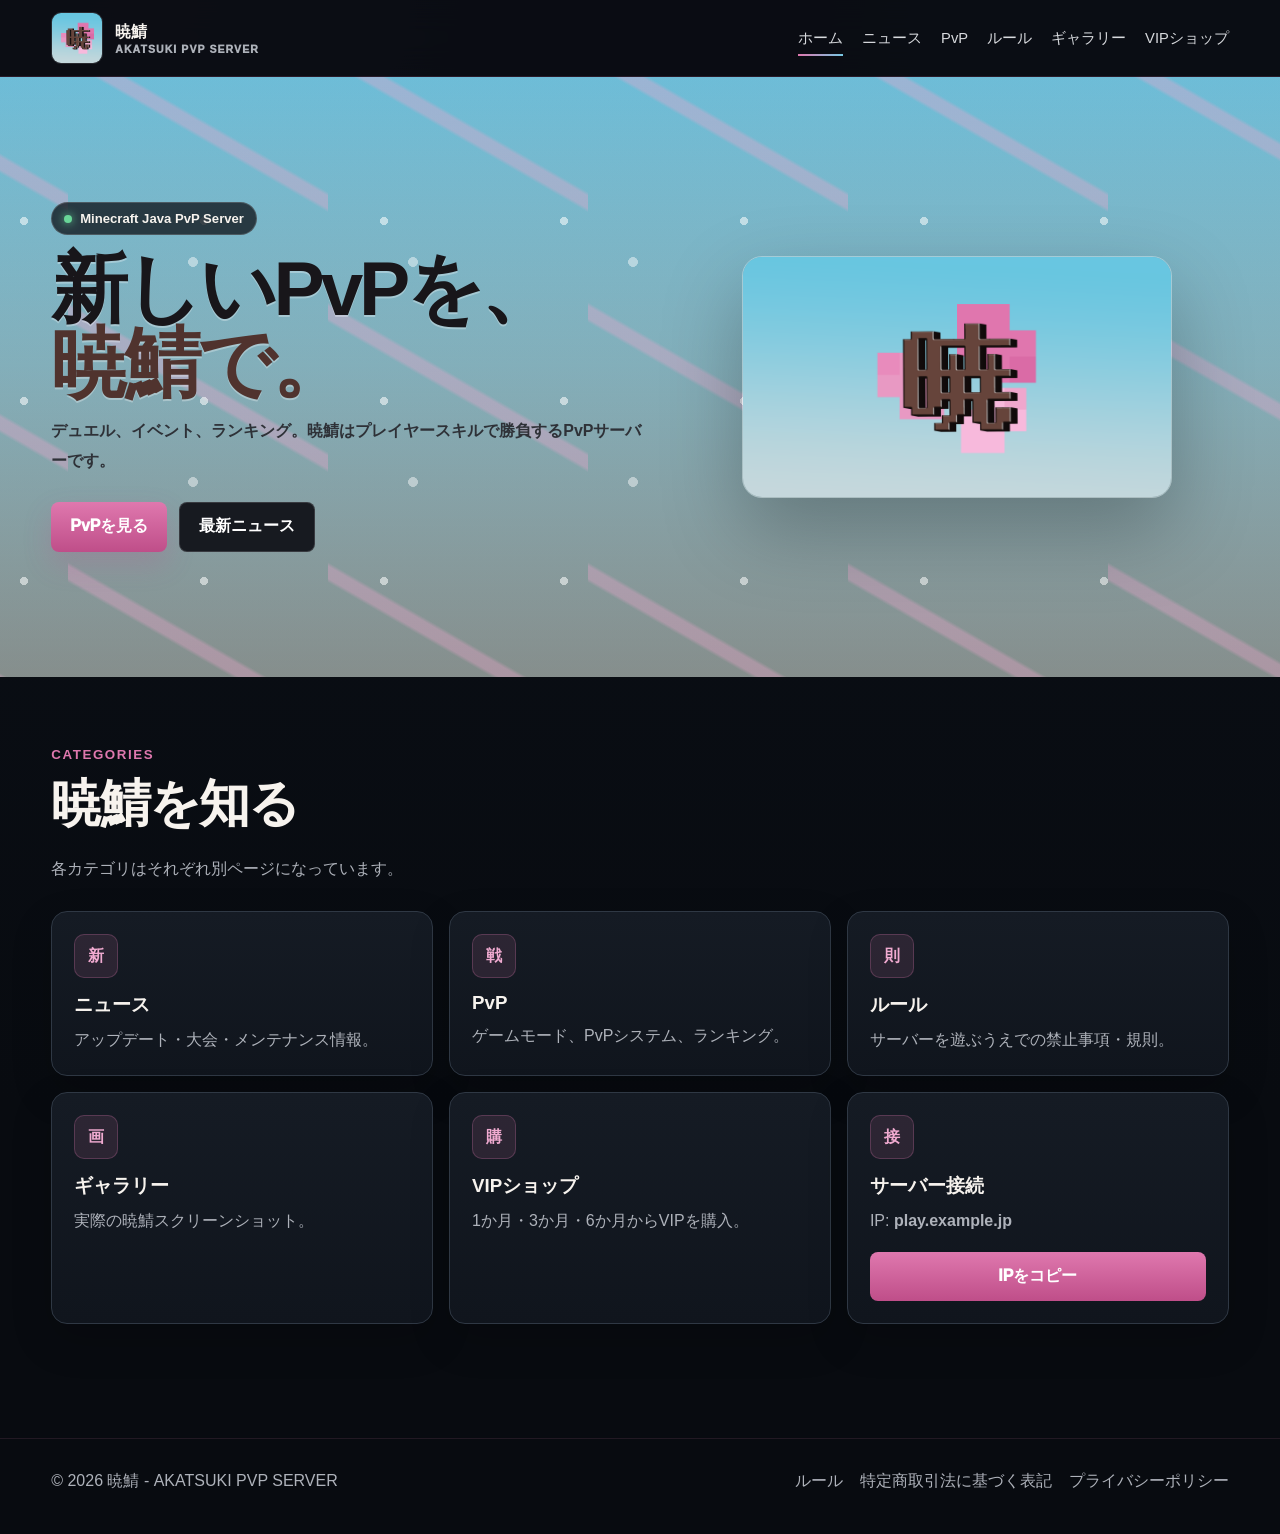
==== index.html @ afec5f55 "Add files via upload" ====
<!doctype html><html lang="ja"><head><meta charset="UTF-8"><meta name="viewport" content="width=device-width,initial-scale=1"><meta name="theme-color" content="#090d14"><title>暁鯖 | 公式サイト</title><link rel="stylesheet" href="style.css"></head><body><header class="site-header"><div class="container nav"><a class="brand" href="index.html"><img src="assets/akatsuki-icon.png" alt="暁鯖"><span>暁鯖<small>AKATSUKI PVP SERVER</small></span></a><nav class="navlinks"><a class="active" href="index.html">ホーム</a><a class="" href="news.html">ニュース</a><a class="" href="pvp.html">PvP</a><a class="" href="rules.html">ルール</a><a class="" href="gallery.html">ギャラリー</a><a class="" href="shop.html">VIPショップ</a></nav></div></header>
<main>
<section class="hero">
  <div class="container hero-inner">
    <div class="reveal">
      <span class="eyebrow"><span class="dot"></span> Minecraft Java PvP Server</span>
      <h1>新しいPvPを、<br><span>暁鯖で。</span></h1>
      <p>デュエル、イベント、ランキング。暁鯖はプレイヤースキルで勝負するPvPサーバーです。</p>
      <div class="actions"><a class="btn primary" href="pvp.html">PvPを見る</a><a class="btn secondary" href="news.html">最新ニュース</a></div>
    </div>
    <div class="logo-showcase reveal"><img src="assets/akatsuki-icon.png" alt="暁鯖ロゴ"></div>
  </div>
</section>

<section class="section"><div class="container">
  <div class="section-head reveal"><small>CATEGORIES</small><h2>暁鯖を知る</h2><p>各カテゴリはそれぞれ別ページになっています。</p></div>
  <div class="grid3">
    <a class="card reveal" href="news.html"><div class="card-icon">新</div><h3>ニュース</h3><p>アップデート・大会・メンテナンス情報。</p></a>
    <a class="card reveal" href="pvp.html"><div class="card-icon">戦</div><h3>PvP</h3><p>ゲームモード、PvPシステム、ランキング。</p></a>
    <a class="card reveal" href="rules.html"><div class="card-icon">則</div><h3>ルール</h3><p>サーバーを遊ぶうえでの禁止事項・規則。</p></a>
    <a class="card reveal" href="gallery.html"><div class="card-icon">画</div><h3>ギャラリー</h3><p>実際の暁鯖スクリーンショット。</p></a>
    <a class="card reveal" href="shop.html"><div class="card-icon">購</div><h3>VIPショップ</h3><p>1か月・3か月・6か月からVIPを購入。</p></a>
    <div class="card reveal"><div class="card-icon">接</div><h3>サーバー接続</h3><p>IP: <strong id="serverIp">play.example.jp</strong></p><br><button id="copyBtn" class="select-rank" onclick="copyIP()">IPをコピー</button></div>
  </div>
</div></section>
</main>
<footer><div class="container footer"><div>© 2026 暁鯖 - AKATSUKI PVP SERVER</div><div class="footer-links"><a href="rules.html">ルール</a><a href="legal.html">特定商取引法に基づく表記</a><a href="privacy.html">プライバシーポリシー</a></div></div></footer><script src="script.js"></script></body></html>
---- style.css ----
:root{
  --bg:#090d14;
  --bg2:#0f151e;
  --panel:#131922;
  --panel2:#191f2a;
  --line:#303947;
  --text:#f7f3ee;
  --muted:#aeb2ba;
  --pink:#df78ae;
  --pink2:#bf4e89;
  --sky:#76c8e4;
  --gold:#e7c16d;
  --green:#69d698;
  --shadow:0 24px 70px rgba(0,0,0,.35);
}
*{box-sizing:border-box}
html{scroll-behavior:smooth}
body{
  margin:0;color:var(--text);
  font-family:"Yu Gothic UI","Noto Sans JP","Segoe UI",sans-serif;
  background:
    radial-gradient(circle at 12% 0%,rgba(223,120,174,.10),transparent 24%),
    radial-gradient(circle at 88% 4%,rgba(118,200,228,.07),transparent 22%),
    linear-gradient(180deg,#0b1018,#080b10 72%);
  min-height:100vh;
  overflow-x:hidden
}
a{color:inherit;text-decoration:none}
button,input{font:inherit}
.container{width:min(1180px,92%);margin:auto}

.site-header{
  position:sticky;top:0;z-index:100;
  background:rgba(10,13,19,.90);
  backdrop-filter:blur(16px);
  border-bottom:1px solid rgba(223,120,174,.14)
}
.nav{min-height:76px;display:flex;align-items:center;justify-content:space-between;gap:20px}
.brand{display:flex;align-items:center;gap:12px;font-weight:950}
.brand img{width:52px;height:52px;object-fit:cover;border-radius:10px;border:1px solid rgba(255,255,255,.12)}
.brand small{display:block;color:var(--muted);font-size:.66rem;letter-spacing:.1em}
.navlinks{display:flex;align-items:center;gap:19px;color:#d7d9dd;font-size:.92rem}
.navlinks a{position:relative;padding:26px 0}
.navlinks a:after{
  content:"";position:absolute;left:0;right:100%;bottom:18px;height:2px;
  background:linear-gradient(90deg,var(--pink),var(--sky));
  transition:.2s right
}
.navlinks a:hover:after,.navlinks a.active:after{right:0}
.nav-shop{padding:10px 14px!important;border-radius:7px;background:linear-gradient(180deg,var(--pink),var(--pink2));font-weight:900}
.nav-shop:after{display:none!important}

.hero{
  min-height:600px;position:relative;overflow:hidden;
  background:
    linear-gradient(180deg,rgba(8,12,18,.05),rgba(8,12,18,.40)),
    linear-gradient(180deg,#73c6e2 0%,#a5dce9 48%,#d9e5de 100%)
}
.hero:before{
  content:"";position:absolute;inset:-15%;
  background:
    radial-gradient(circle at 20% 30%,rgba(255,255,255,.55) 0 2%,transparent 2.2%),
    radial-gradient(circle at 75% 25%,rgba(255,255,255,.45) 0 2%,transparent 2.2%),
    linear-gradient(30deg,transparent 0 45%,rgba(240,165,205,.35) 46% 49%,transparent 50%);
  background-size:180px 180px,220px 220px,260px 260px;
  animation:bgDrift 22s linear infinite
}
@keyframes bgDrift{from{transform:translate3d(0,0,0)}to{transform:translate3d(80px,40px,0)}}
.hero-inner{min-height:600px;display:grid;grid-template-columns:1.05fr .95fr;gap:34px;align-items:center;position:relative;z-index:2}
.eyebrow{display:inline-flex;gap:8px;align-items:center;padding:8px 12px;border-radius:999px;background:rgba(17,22,29,.78);border:1px solid rgba(255,255,255,.17);font-size:.82rem;font-weight:850}
.dot{width:8px;height:8px;border-radius:50%;background:var(--green);box-shadow:0 0 10px var(--green)}
.hero h1,.page-hero h1{margin:16px 0 0;font-size:clamp(3rem,6vw,6.2rem);line-height:.97;letter-spacing:-.055em}
.hero h1{color:#18161a;text-shadow:0 2px rgba(255,255,255,.30)}
.hero h1 span{color:#50332e}
.hero p,.page-hero p{max-width:700px;line-height:1.85}
.hero p{color:#2e3137;font-weight:700}
.actions{display:flex;gap:12px;flex-wrap:wrap;margin-top:26px}
.btn{min-height:50px;padding:0 19px;border-radius:8px;display:inline-flex;align-items:center;justify-content:center;font-weight:950;transition:.18s transform,.18s box-shadow}
.btn:hover{transform:translateY(-3px)}
.primary{background:linear-gradient(180deg,var(--pink),var(--pink2));color:white;box-shadow:0 12px 28px rgba(191,78,137,.22)}
.secondary{background:#171a20;color:white;border:1px solid rgba(255,255,255,.14)}
.logo-showcase{display:flex;align-items:center;justify-content:center}
.logo-showcase img{
  width:min(430px,82%);aspect-ratio:16/9;object-fit:cover;border-radius:20px;
  border:1px solid rgba(255,255,255,.30);box-shadow:0 32px 80px rgba(0,0,0,.26);
  animation:logoFloat 4.5s ease-in-out infinite
}
@keyframes logoFloat{0%,100%{transform:translateY(0) rotate(-1deg)}50%{transform:translateY(-12px) rotate(1deg)}}

.page-hero{
  padding:92px 0 70px;
  background:linear-gradient(135deg,rgba(223,120,174,.08),rgba(118,200,228,.04));
  border-bottom:1px solid rgba(255,255,255,.05)
}
.page-hero small,.section-head small{color:var(--pink);font-weight:900;letter-spacing:.12em}
.page-hero p,.section-head p{color:var(--muted)}

.section{padding:68px 0}
.section-head{margin-bottom:28px}
.section-head h2{font-size:clamp(2rem,4vw,3.4rem);margin:7px 0 8px;letter-spacing:-.04em}
.section-head p{max-width:760px;line-height:1.75}

.grid3{display:grid;grid-template-columns:repeat(3,1fr);gap:16px}
.card{
  background:linear-gradient(180deg,#151b24,#10151d);
  border:1px solid #2f3844;border-radius:16px;padding:22px;
  box-shadow:0 16px 40px rgba(0,0,0,.18);
  transition:.2s transform,.2s border-color,.2s box-shadow
}
.card:hover{transform:translateY(-5px);border-color:#70465d;box-shadow:0 24px 48px rgba(0,0,0,.24)}
.card h3{margin:0 0 8px}
.card p{margin:0;color:var(--muted);line-height:1.7}
.card-icon{width:44px;height:44px;border-radius:10px;display:grid;place-items:center;background:rgba(223,120,174,.12);border:1px solid rgba(223,120,174,.25);color:#f0aad0;font-weight:1000;margin-bottom:14px}

.news-list{display:grid;gap:14px}
.news-item{display:grid;grid-template-columns:120px 1fr;gap:18px;background:#11161d;border:1px solid #2e3742;border-radius:14px;padding:20px}
.news-item time{color:var(--gold);font-weight:900}
.news-item h3{margin:0 0 6px}
.news-item p{margin:0;color:var(--muted);line-height:1.65}

.rules{display:grid;gap:14px}
.rule{background:#11161d;border:1px solid #2e3742;border-radius:14px;padding:20px;display:flex;gap:16px}
.rule-no{min-width:38px;height:38px;border-radius:10px;display:grid;place-items:center;background:linear-gradient(145deg,var(--pink),var(--pink2));font-weight:1000}
.rule h3{margin:0 0 6px}.rule p{margin:0;color:var(--muted);line-height:1.65}

.gallery-grid{display:grid;grid-template-columns:2fr 1fr 1fr;grid-template-rows:240px 240px;gap:12px}
.photo-slot{position:relative;overflow:hidden;border-radius:15px;border:1px solid #343c47;background:#11161c;min-height:220px}
.photo-slot.large{grid-row:1/3}
.photo-slot img{width:100%;height:100%;object-fit:cover;display:block;transition:.4s transform}
.photo-slot:hover img{transform:scale(1.04)}
.photo-fallback{position:absolute;inset:0;display:flex;align-items:center;justify-content:center;flex-direction:column;text-align:center;padding:20px;color:#8f969f;background:linear-gradient(135deg,rgba(223,120,174,.06),transparent),#11161c}
.photo-fallback b{color:#d9dde2;margin-bottom:6px}

.rank-grid{display:grid;grid-template-columns:repeat(3,1fr);gap:16px}
.rank-card{background:#12171e;border:1px solid #303844;border-radius:16px;padding:22px;transition:.2s transform,.2s border-color}
.rank-card:hover{transform:translateY(-5px);border-color:#70465d}
.rank-card.recommended{border-color:#a95481}
.rank-card h3{font-size:1.8rem;margin:12px 0 4px;color:var(--pink)}
.rank-price{font-size:1.85rem;font-weight:1000;margin:12px 0}
.rank-price small{display:block;font-size:.8rem;color:var(--muted);margin-top:4px}
.rank-card ul{padding-left:18px;color:var(--muted);line-height:1.8}
.tag{display:inline-block;padding:6px 9px;border-radius:999px;font-size:.73rem;font-weight:900;color:#efc1da;border:1px solid rgba(223,120,174,.28);background:rgba(223,120,174,.06)}
.tag.best{background:#efb0d1;color:#24131e;border-color:#efb0d1}
.select-rank,.buy{width:100%;padding:14px;border:0;border-radius:8px;background:linear-gradient(180deg,var(--pink),var(--pink2));color:white;font-weight:950;cursor:pointer}
.purchase{display:none;grid-template-columns:1fr .9fr;gap:20px;margin-top:22px}
.purchase.active{display:grid}
.selected{font-size:2rem;font-weight:1000;color:var(--pink)}
.price-big{font-size:2.4rem;font-weight:1000;margin:9px 0 18px}
label{display:block;font-weight:850;margin-bottom:8px}
input{width:100%;padding:15px 14px;border-radius:8px;border:1px solid #3c4551;background:#090d12;color:white;outline:none}
input:focus{border-color:var(--pink)}
.hint{color:var(--muted);font-size:.84rem;line-height:1.55;margin-top:7px}
.error{display:none;margin-top:10px;padding:10px 12px;border-radius:8px;color:#ffd9df;background:rgba(255,110,130,.08);border:1px solid rgba(255,110,130,.3)}

.join-box{display:grid;grid-template-columns:1fr auto;gap:10px;background:#0e131a;border:1px solid #303947;border-radius:14px;padding:20px}
.join-box span{grid-column:1/3;color:var(--muted);font-size:.75rem;font-weight:900}
.join-box strong{font-size:1.35rem}
.join-box button{border:0;border-radius:7px;background:var(--pink);color:white;padding:10px 13px;font-weight:900;cursor:pointer}

.reveal{opacity:0;transform:translateY(24px);transition:.65s opacity ease,.65s transform ease}
.reveal.visible{opacity:1;transform:none}

footer{border-top:1px solid rgba(223,120,174,.12);padding:32px 0 42px;color:var(--muted);margin-top:46px}
.footer{display:flex;justify-content:space-between;gap:20px;flex-wrap:wrap}
.footer-links{display:flex;gap:17px;flex-wrap:wrap}

@media(max-width:900px){
  .hero-inner,.purchase{grid-template-columns:1fr}
  .grid3,.rank-grid{grid-template-columns:1fr}
  .gallery-grid{grid-template-columns:1fr;grid-template-rows:auto}
  .photo-slot,.photo-slot.large{grid-row:auto;min-height:250px}
  .navlinks{display:none}
  .hero,.hero-inner{min-height:auto}
  .hero-inner{padding:55px 0}
  .news-item{grid-template-columns:1fr}
}
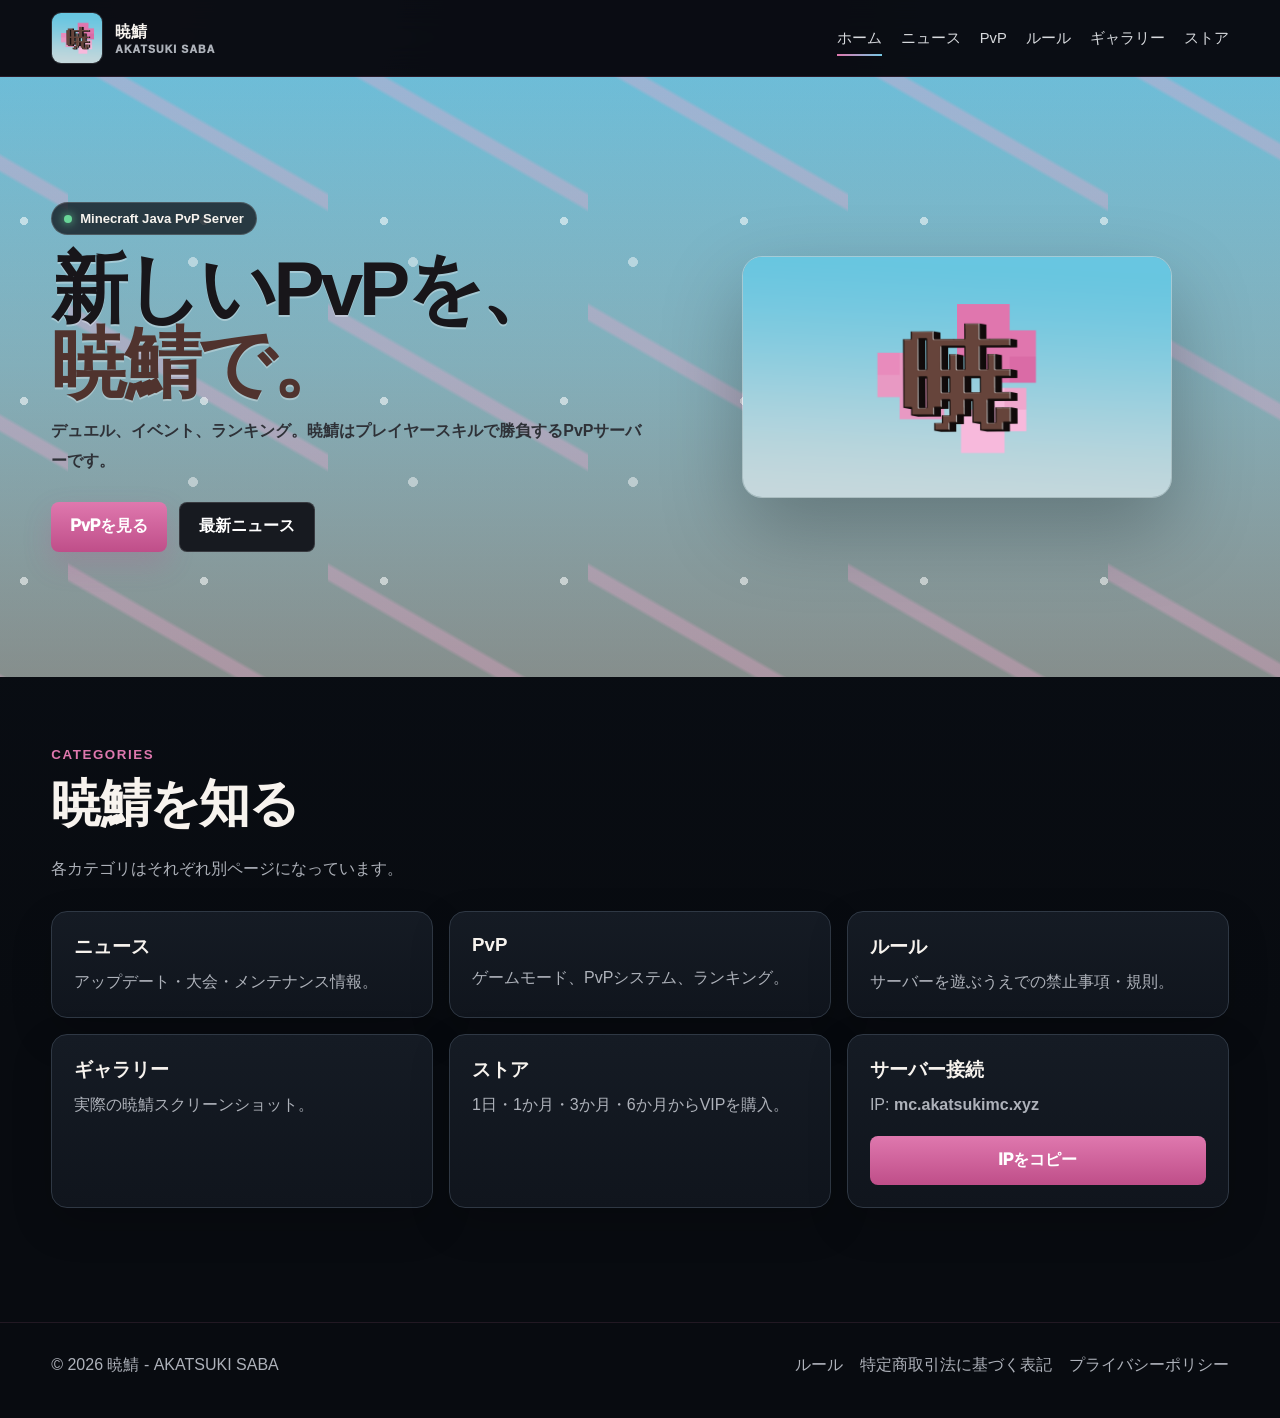
==== commit ade71b97: "Update index.html" ====
--- a/index.html
+++ b/index.html
@@ -1,4 +1,4 @@
-<!doctype html><html lang="ja"><head><meta charset="UTF-8"><meta name="viewport" content="width=device-width,initial-scale=1"><meta name="theme-color" content="#090d14"><title>暁鯖 | 公式サイト</title><link rel="stylesheet" href="style.css"></head><body><header class="site-header"><div class="container nav"><a class="brand" href="index.html"><img src="assets/akatsuki-icon.png" alt="暁鯖"><span>暁鯖<small>AKATSUKI PVP SERVER</small></span></a><nav class="navlinks"><a class="active" href="index.html">ホーム</a><a class="" href="news.html">ニュース</a><a class="" href="pvp.html">PvP</a><a class="" href="rules.html">ルール</a><a class="" href="gallery.html">ギャラリー</a><a class="" href="shop.html">VIPショップ</a></nav></div></header>
+<!doctype html><html lang="ja"><head><meta charset="UTF-8"><meta name="viewport" content="width=device-width,initial-scale=1"><meta name="theme-color" content="#090d14"><title>暁鯖 | 公式サイト</title><link rel="stylesheet" href="style.css"></head><body><header class="site-header"><div class="container nav"><a class="brand" href="index.html"><img src="assets/akatsuki-icon.png" alt="暁鯖"><span>暁鯖<small>AKATSUKI SABA</small></span></a><nav class="navlinks"><a class="active" href="index.html">ホーム</a><a class="" href="news.html">ニュース</a><a class="" href="pvp.html">PvP</a><a class="" href="rules.html">ルール</a><a class="" href="gallery.html">ギャラリー</a><a class="" href="shop.html">ストア</a></nav></div></header>
 <main>
 <section class="hero">
   <div class="container hero-inner">
@@ -15,13 +15,13 @@
 <section class="section"><div class="container">
   <div class="section-head reveal"><small>CATEGORIES</small><h2>暁鯖を知る</h2><p>各カテゴリはそれぞれ別ページになっています。</p></div>
   <div class="grid3">
-    <a class="card reveal" href="news.html"><div class="card-icon">新</div><h3>ニュース</h3><p>アップデート・大会・メンテナンス情報。</p></a>
-    <a class="card reveal" href="pvp.html"><div class="card-icon">戦</div><h3>PvP</h3><p>ゲームモード、PvPシステム、ランキング。</p></a>
-    <a class="card reveal" href="rules.html"><div class="card-icon">則</div><h3>ルール</h3><p>サーバーを遊ぶうえでの禁止事項・規則。</p></a>
-    <a class="card reveal" href="gallery.html"><div class="card-icon">画</div><h3>ギャラリー</h3><p>実際の暁鯖スクリーンショット。</p></a>
-    <a class="card reveal" href="shop.html"><div class="card-icon">購</div><h3>VIPショップ</h3><p>1か月・3か月・6か月からVIPを購入。</p></a>
-    <div class="card reveal"><div class="card-icon">接</div><h3>サーバー接続</h3><p>IP: <strong id="serverIp">play.example.jp</strong></p><br><button id="copyBtn" class="select-rank" onclick="copyIP()">IPをコピー</button></div>
+    <a class="card reveal" href="news.html"><h3>ニュース</h3><p>アップデート・大会・メンテナンス情報。</p></a>
+    <a class="card reveal" href="pvp.html"><h3>PvP</h3><p>ゲームモード、PvPシステム、ランキング。</p></a>
+    <a class="card reveal" href="rules.html"><h3>ルール</h3><p>サーバーを遊ぶうえでの禁止事項・規則。</p></a>
+    <a class="card reveal" href="gallery.html"><h3>ギャラリー</h3><p>実際の暁鯖スクリーンショット。</p></a>
+    <a class="card reveal" href="shop.html"><h3>ストア</h3><p>1日・1か月・3か月・6か月からVIPを購入。</p></a>
+    <div class="card reveal"><h3>サーバー接続</h3><p>IP: <strong id="serverIp">mc.akatsukimc.xyz</strong></p><br><button id="copyBtn" class="select-rank" onclick="copyIP()">IPをコピー</button></div>
   </div>
 </div></section>
 </main>
-<footer><div class="container footer"><div>© 2026 暁鯖 - AKATSUKI PVP SERVER</div><div class="footer-links"><a href="rules.html">ルール</a><a href="legal.html">特定商取引法に基づく表記</a><a href="privacy.html">プライバシーポリシー</a></div></div></footer><script src="script.js"></script></body></html>+<footer><div class="container footer"><div>© 2026 暁鯖 - AKATSUKI SABA</div><div class="footer-links"><a href="rules.html">ルール</a><a href="legal.html">特定商取引法に基づく表記</a><a href="privacy.html">プライバシーポリシー</a></div></div></footer><script src="script.js"></script></body></html>
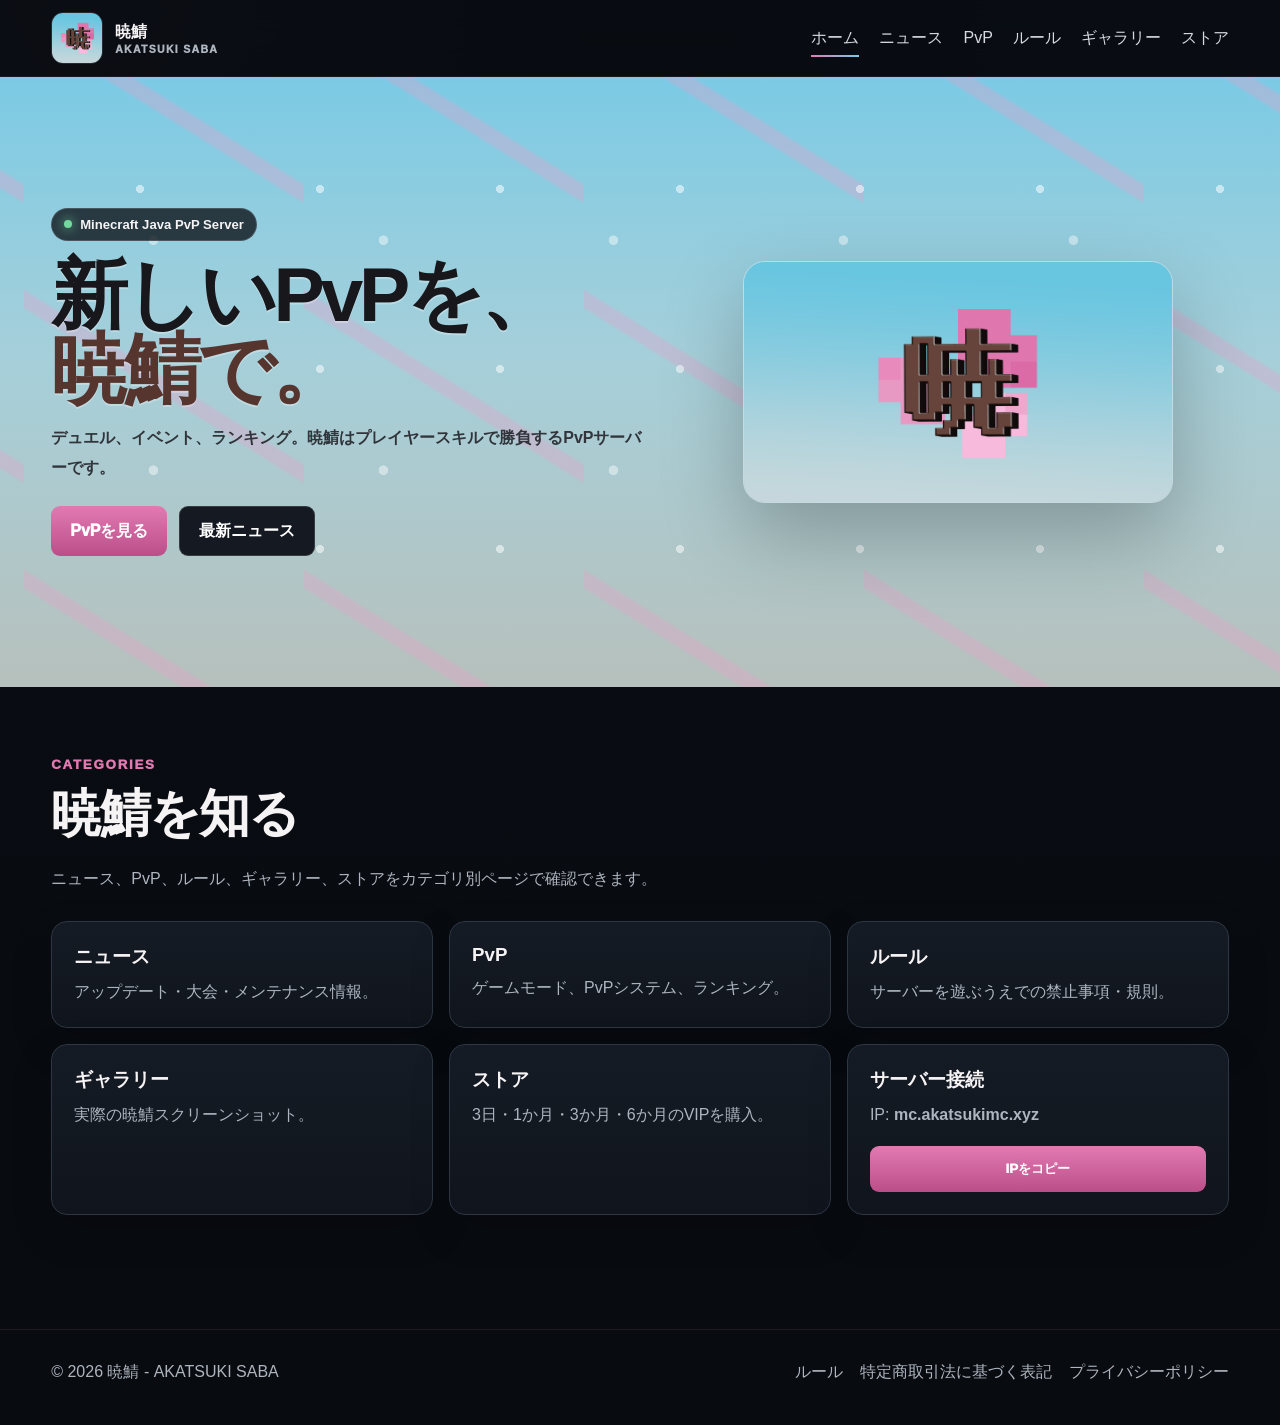
==== commit 74848f76: "Add files via upload" ====
--- a/index.html
+++ b/index.html
@@ -1,27 +1 @@
-<!doctype html><html lang="ja"><head><meta charset="UTF-8"><meta name="viewport" content="width=device-width,initial-scale=1"><meta name="theme-color" content="#090d14"><title>暁鯖 | 公式サイト</title><link rel="stylesheet" href="style.css"></head><body><header class="site-header"><div class="container nav"><a class="brand" href="index.html"><img src="assets/akatsuki-icon.png" alt="暁鯖"><span>暁鯖<small>AKATSUKI SABA</small></span></a><nav class="navlinks"><a class="active" href="index.html">ホーム</a><a class="" href="news.html">ニュース</a><a class="" href="pvp.html">PvP</a><a class="" href="rules.html">ルール</a><a class="" href="gallery.html">ギャラリー</a><a class="" href="shop.html">ストア</a></nav></div></header>
-<main>
-<section class="hero">
-  <div class="container hero-inner">
-    <div class="reveal">
-      <span class="eyebrow"><span class="dot"></span> Minecraft Java PvP Server</span>
-      <h1>新しいPvPを、<br><span>暁鯖で。</span></h1>
-      <p>デュエル、イベント、ランキング。暁鯖はプレイヤースキルで勝負するPvPサーバーです。</p>
-      <div class="actions"><a class="btn primary" href="pvp.html">PvPを見る</a><a class="btn secondary" href="news.html">最新ニュース</a></div>
-    </div>
-    <div class="logo-showcase reveal"><img src="assets/akatsuki-icon.png" alt="暁鯖ロゴ"></div>
-  </div>
-</section>
-
-<section class="section"><div class="container">
-  <div class="section-head reveal"><small>CATEGORIES</small><h2>暁鯖を知る</h2><p>各カテゴリはそれぞれ別ページになっています。</p></div>
-  <div class="grid3">
-    <a class="card reveal" href="news.html"><h3>ニュース</h3><p>アップデート・大会・メンテナンス情報。</p></a>
-    <a class="card reveal" href="pvp.html"><h3>PvP</h3><p>ゲームモード、PvPシステム、ランキング。</p></a>
-    <a class="card reveal" href="rules.html"><h3>ルール</h3><p>サーバーを遊ぶうえでの禁止事項・規則。</p></a>
-    <a class="card reveal" href="gallery.html"><h3>ギャラリー</h3><p>実際の暁鯖スクリーンショット。</p></a>
-    <a class="card reveal" href="shop.html"><h3>ストア</h3><p>1日・1か月・3か月・6か月からVIPを購入。</p></a>
-    <div class="card reveal"><h3>サーバー接続</h3><p>IP: <strong id="serverIp">mc.akatsukimc.xyz</strong></p><br><button id="copyBtn" class="select-rank" onclick="copyIP()">IPをコピー</button></div>
-  </div>
-</div></section>
-</main>
-<footer><div class="container footer"><div>© 2026 暁鯖 - AKATSUKI SABA</div><div class="footer-links"><a href="rules.html">ルール</a><a href="legal.html">特定商取引法に基づく表記</a><a href="privacy.html">プライバシーポリシー</a></div></div></footer><script src="script.js"></script></body></html>
+<!doctype html><html lang="ja"><head><meta charset="UTF-8"><meta name="viewport" content="width=device-width,initial-scale=1"><meta name="theme-color" content="#090d14"><title>暁鯖 | 公式サイト</title><link rel="stylesheet" href="style.css"></head><body><header class="site-header"><div class="container nav"><a class="brand" href="index.html"><img src="assets/akatsuki-icon.png" alt="暁鯖"><span>暁鯖<small>AKATSUKI SABA</small></span></a><nav class="navlinks"><a class="active" href="index.html">ホーム</a><a href="news.html">ニュース</a><a href="pvp.html">PvP</a><a href="rules.html">ルール</a><a href="gallery.html">ギャラリー</a><a href="shop.html">ストア</a></nav></div></header><main><section class="hero"><div class="container hero-inner"><div class="reveal"><span class="eyebrow"><span class="dot"></span>Minecraft Java PvP Server</span><h1>新しいPvPを、<br><span>暁鯖で。</span></h1><p>デュエル、イベント、ランキング。暁鯖はプレイヤースキルで勝負するPvPサーバーです。</p><div class="actions"><a class="btn primary" href="pvp.html">PvPを見る</a><a class="btn secondary" href="news.html">最新ニュース</a></div></div><div class="logo-showcase reveal"><img src="assets/akatsuki-icon.png" alt="暁鯖ロゴ"></div></div></section><section class="section"><div class="container"><div class="section-head reveal"><small>CATEGORIES</small><h2>暁鯖を知る</h2><p>ニュース、PvP、ルール、ギャラリー、ストアをカテゴリ別ページで確認できます。</p></div><div class="grid3"><a class="card reveal" href="news.html"><h3>ニュース</h3><p>アップデート・大会・メンテナンス情報。</p></a><a class="card reveal" href="pvp.html"><h3>PvP</h3><p>ゲームモード、PvPシステム、ランキング。</p></a><a class="card reveal" href="rules.html"><h3>ルール</h3><p>サーバーを遊ぶうえでの禁止事項・規則。</p></a><a class="card reveal" href="gallery.html"><h3>ギャラリー</h3><p>実際の暁鯖スクリーンショット。</p></a><a class="card reveal" href="shop.html"><h3>ストア</h3><p>3日・1か月・3か月・6か月のVIPを購入。</p></a><div class="card reveal"><h3>サーバー接続</h3><p>IP: <strong id="serverIp">mc.akatsukimc.xyz</strong></p><br><button id="copyBtn" class="select-rank" onclick="copyIP()">IPをコピー</button></div></div></div></section></main><footer><div class="container footer"><div>© 2026 暁鯖 - AKATSUKI SABA</div><div class="footer-links"><a href="rules.html">ルール</a><a href="legal.html">特定商取引法に基づく表記</a><a href="privacy.html">プライバシーポリシー</a></div></div></footer><script src="script.js"></script></body></html>
--- a/style.css
+++ b/style.css
@@ -1,177 +1,3 @@
-
-:root{
-  --bg:#090d14;
-  --bg2:#0f151e;
-  --panel:#131922;
-  --panel2:#191f2a;
-  --line:#303947;
-  --text:#f7f3ee;
-  --muted:#aeb2ba;
-  --pink:#df78ae;
-  --pink2:#bf4e89;
-  --sky:#76c8e4;
-  --gold:#e7c16d;
-  --green:#69d698;
-  --shadow:0 24px 70px rgba(0,0,0,.35);
-}
-*{box-sizing:border-box}
-html{scroll-behavior:smooth}
-body{
-  margin:0;color:var(--text);
-  font-family:"Yu Gothic UI","Noto Sans JP","Segoe UI",sans-serif;
-  background:
-    radial-gradient(circle at 12% 0%,rgba(223,120,174,.10),transparent 24%),
-    radial-gradient(circle at 88% 4%,rgba(118,200,228,.07),transparent 22%),
-    linear-gradient(180deg,#0b1018,#080b10 72%);
-  min-height:100vh;
-  overflow-x:hidden
-}
-a{color:inherit;text-decoration:none}
-button,input{font:inherit}
-.container{width:min(1180px,92%);margin:auto}
-
-.site-header{
-  position:sticky;top:0;z-index:100;
-  background:rgba(10,13,19,.90);
-  backdrop-filter:blur(16px);
-  border-bottom:1px solid rgba(223,120,174,.14)
-}
-.nav{min-height:76px;display:flex;align-items:center;justify-content:space-between;gap:20px}
-.brand{display:flex;align-items:center;gap:12px;font-weight:950}
-.brand img{width:52px;height:52px;object-fit:cover;border-radius:10px;border:1px solid rgba(255,255,255,.12)}
-.brand small{display:block;color:var(--muted);font-size:.66rem;letter-spacing:.1em}
-.navlinks{display:flex;align-items:center;gap:19px;color:#d7d9dd;font-size:.92rem}
-.navlinks a{position:relative;padding:26px 0}
-.navlinks a:after{
-  content:"";position:absolute;left:0;right:100%;bottom:18px;height:2px;
-  background:linear-gradient(90deg,var(--pink),var(--sky));
-  transition:.2s right
-}
-.navlinks a:hover:after,.navlinks a.active:after{right:0}
-.nav-shop{padding:10px 14px!important;border-radius:7px;background:linear-gradient(180deg,var(--pink),var(--pink2));font-weight:900}
-.nav-shop:after{display:none!important}
-
-.hero{
-  min-height:600px;position:relative;overflow:hidden;
-  background:
-    linear-gradient(180deg,rgba(8,12,18,.05),rgba(8,12,18,.40)),
-    linear-gradient(180deg,#73c6e2 0%,#a5dce9 48%,#d9e5de 100%)
-}
-.hero:before{
-  content:"";position:absolute;inset:-15%;
-  background:
-    radial-gradient(circle at 20% 30%,rgba(255,255,255,.55) 0 2%,transparent 2.2%),
-    radial-gradient(circle at 75% 25%,rgba(255,255,255,.45) 0 2%,transparent 2.2%),
-    linear-gradient(30deg,transparent 0 45%,rgba(240,165,205,.35) 46% 49%,transparent 50%);
-  background-size:180px 180px,220px 220px,260px 260px;
-  animation:bgDrift 22s linear infinite
-}
-@keyframes bgDrift{from{transform:translate3d(0,0,0)}to{transform:translate3d(80px,40px,0)}}
-.hero-inner{min-height:600px;display:grid;grid-template-columns:1.05fr .95fr;gap:34px;align-items:center;position:relative;z-index:2}
-.eyebrow{display:inline-flex;gap:8px;align-items:center;padding:8px 12px;border-radius:999px;background:rgba(17,22,29,.78);border:1px solid rgba(255,255,255,.17);font-size:.82rem;font-weight:850}
-.dot{width:8px;height:8px;border-radius:50%;background:var(--green);box-shadow:0 0 10px var(--green)}
-.hero h1,.page-hero h1{margin:16px 0 0;font-size:clamp(3rem,6vw,6.2rem);line-height:.97;letter-spacing:-.055em}
-.hero h1{color:#18161a;text-shadow:0 2px rgba(255,255,255,.30)}
-.hero h1 span{color:#50332e}
-.hero p,.page-hero p{max-width:700px;line-height:1.85}
-.hero p{color:#2e3137;font-weight:700}
-.actions{display:flex;gap:12px;flex-wrap:wrap;margin-top:26px}
-.btn{min-height:50px;padding:0 19px;border-radius:8px;display:inline-flex;align-items:center;justify-content:center;font-weight:950;transition:.18s transform,.18s box-shadow}
-.btn:hover{transform:translateY(-3px)}
-.primary{background:linear-gradient(180deg,var(--pink),var(--pink2));color:white;box-shadow:0 12px 28px rgba(191,78,137,.22)}
-.secondary{background:#171a20;color:white;border:1px solid rgba(255,255,255,.14)}
-.logo-showcase{display:flex;align-items:center;justify-content:center}
-.logo-showcase img{
-  width:min(430px,82%);aspect-ratio:16/9;object-fit:cover;border-radius:20px;
-  border:1px solid rgba(255,255,255,.30);box-shadow:0 32px 80px rgba(0,0,0,.26);
-  animation:logoFloat 4.5s ease-in-out infinite
-}
-@keyframes logoFloat{0%,100%{transform:translateY(0) rotate(-1deg)}50%{transform:translateY(-12px) rotate(1deg)}}
-
-.page-hero{
-  padding:92px 0 70px;
-  background:linear-gradient(135deg,rgba(223,120,174,.08),rgba(118,200,228,.04));
-  border-bottom:1px solid rgba(255,255,255,.05)
-}
-.page-hero small,.section-head small{color:var(--pink);font-weight:900;letter-spacing:.12em}
-.page-hero p,.section-head p{color:var(--muted)}
-
-.section{padding:68px 0}
-.section-head{margin-bottom:28px}
-.section-head h2{font-size:clamp(2rem,4vw,3.4rem);margin:7px 0 8px;letter-spacing:-.04em}
-.section-head p{max-width:760px;line-height:1.75}
-
-.grid3{display:grid;grid-template-columns:repeat(3,1fr);gap:16px}
-.card{
-  background:linear-gradient(180deg,#151b24,#10151d);
-  border:1px solid #2f3844;border-radius:16px;padding:22px;
-  box-shadow:0 16px 40px rgba(0,0,0,.18);
-  transition:.2s transform,.2s border-color,.2s box-shadow
-}
-.card:hover{transform:translateY(-5px);border-color:#70465d;box-shadow:0 24px 48px rgba(0,0,0,.24)}
-.card h3{margin:0 0 8px}
-.card p{margin:0;color:var(--muted);line-height:1.7}
-.card-icon{width:44px;height:44px;border-radius:10px;display:grid;place-items:center;background:rgba(223,120,174,.12);border:1px solid rgba(223,120,174,.25);color:#f0aad0;font-weight:1000;margin-bottom:14px}
-
-.news-list{display:grid;gap:14px}
-.news-item{display:grid;grid-template-columns:120px 1fr;gap:18px;background:#11161d;border:1px solid #2e3742;border-radius:14px;padding:20px}
-.news-item time{color:var(--gold);font-weight:900}
-.news-item h3{margin:0 0 6px}
-.news-item p{margin:0;color:var(--muted);line-height:1.65}
-
-.rules{display:grid;gap:14px}
-.rule{background:#11161d;border:1px solid #2e3742;border-radius:14px;padding:20px;display:flex;gap:16px}
-.rule-no{min-width:38px;height:38px;border-radius:10px;display:grid;place-items:center;background:linear-gradient(145deg,var(--pink),var(--pink2));font-weight:1000}
-.rule h3{margin:0 0 6px}.rule p{margin:0;color:var(--muted);line-height:1.65}
-
-.gallery-grid{display:grid;grid-template-columns:2fr 1fr 1fr;grid-template-rows:240px 240px;gap:12px}
-.photo-slot{position:relative;overflow:hidden;border-radius:15px;border:1px solid #343c47;background:#11161c;min-height:220px}
-.photo-slot.large{grid-row:1/3}
-.photo-slot img{width:100%;height:100%;object-fit:cover;display:block;transition:.4s transform}
-.photo-slot:hover img{transform:scale(1.04)}
-.photo-fallback{position:absolute;inset:0;display:flex;align-items:center;justify-content:center;flex-direction:column;text-align:center;padding:20px;color:#8f969f;background:linear-gradient(135deg,rgba(223,120,174,.06),transparent),#11161c}
-.photo-fallback b{color:#d9dde2;margin-bottom:6px}
-
-.rank-grid{display:grid;grid-template-columns:repeat(3,1fr);gap:16px}
-.rank-card{background:#12171e;border:1px solid #303844;border-radius:16px;padding:22px;transition:.2s transform,.2s border-color}
-.rank-card:hover{transform:translateY(-5px);border-color:#70465d}
-.rank-card.recommended{border-color:#a95481}
-.rank-card h3{font-size:1.8rem;margin:12px 0 4px;color:var(--pink)}
-.rank-price{font-size:1.85rem;font-weight:1000;margin:12px 0}
-.rank-price small{display:block;font-size:.8rem;color:var(--muted);margin-top:4px}
-.rank-card ul{padding-left:18px;color:var(--muted);line-height:1.8}
-.tag{display:inline-block;padding:6px 9px;border-radius:999px;font-size:.73rem;font-weight:900;color:#efc1da;border:1px solid rgba(223,120,174,.28);background:rgba(223,120,174,.06)}
-.tag.best{background:#efb0d1;color:#24131e;border-color:#efb0d1}
-.select-rank,.buy{width:100%;padding:14px;border:0;border-radius:8px;background:linear-gradient(180deg,var(--pink),var(--pink2));color:white;font-weight:950;cursor:pointer}
-.purchase{display:none;grid-template-columns:1fr .9fr;gap:20px;margin-top:22px}
-.purchase.active{display:grid}
-.selected{font-size:2rem;font-weight:1000;color:var(--pink)}
-.price-big{font-size:2.4rem;font-weight:1000;margin:9px 0 18px}
-label{display:block;font-weight:850;margin-bottom:8px}
-input{width:100%;padding:15px 14px;border-radius:8px;border:1px solid #3c4551;background:#090d12;color:white;outline:none}
-input:focus{border-color:var(--pink)}
-.hint{color:var(--muted);font-size:.84rem;line-height:1.55;margin-top:7px}
-.error{display:none;margin-top:10px;padding:10px 12px;border-radius:8px;color:#ffd9df;background:rgba(255,110,130,.08);border:1px solid rgba(255,110,130,.3)}
-
-.join-box{display:grid;grid-template-columns:1fr auto;gap:10px;background:#0e131a;border:1px solid #303947;border-radius:14px;padding:20px}
-.join-box span{grid-column:1/3;color:var(--muted);font-size:.75rem;font-weight:900}
-.join-box strong{font-size:1.35rem}
-.join-box button{border:0;border-radius:7px;background:var(--pink);color:white;padding:10px 13px;font-weight:900;cursor:pointer}
-
-.reveal{opacity:0;transform:translateY(24px);transition:.65s opacity ease,.65s transform ease}
-.reveal.visible{opacity:1;transform:none}
-
-footer{border-top:1px solid rgba(223,120,174,.12);padding:32px 0 42px;color:var(--muted);margin-top:46px}
-.footer{display:flex;justify-content:space-between;gap:20px;flex-wrap:wrap}
-.footer-links{display:flex;gap:17px;flex-wrap:wrap}
-
-@media(max-width:900px){
-  .hero-inner,.purchase{grid-template-columns:1fr}
-  .grid3,.rank-grid{grid-template-columns:1fr}
-  .gallery-grid{grid-template-columns:1fr;grid-template-rows:auto}
-  .photo-slot,.photo-slot.large{grid-row:auto;min-height:250px}
-  .navlinks{display:none}
-  .hero,.hero-inner{min-height:auto}
-  .hero-inner{padding:55px 0}
-  .news-item{grid-template-columns:1fr}
-}
+:root{--bg:#090d14;--panel:#111720;--panel2:#171e28;--text:#f6f3f5;--muted:#aeb5bf;--pink:#e27ab2;--pink2:#bb4e89;--sky:#78cbe5;--gold:#efc86d;--green:#74d99f;--line:#2d3642;--shadow:0 22px 60px rgba(0,0,0,.34)}
+*{box-sizing:border-box}html{scroll-behavior:smooth}body{margin:0;background:radial-gradient(circle at 8% 0%,rgba(226,122,178,.12),transparent 24%),radial-gradient(circle at 92% 5%,rgba(120,203,229,.08),transparent 23%),linear-gradient(180deg,#0b1018,#080b10 70%);color:var(--text);font-family:"Yu Gothic UI","Noto Sans JP","Segoe UI",sans-serif;min-height:100vh;overflow-x:hidden}a{text-decoration:none;color:inherit}.container{width:min(1180px,92%);margin:auto}.site-header{position:sticky;top:0;z-index:100;background:rgba(8,12,18,.88);backdrop-filter:blur(16px);border-bottom:1px solid rgba(255,255,255,.06)}.nav{min-height:76px;display:flex;align-items:center;justify-content:space-between;gap:24px}.brand{display:flex;align-items:center;gap:12px;font-weight:1000}.brand img{width:52px;height:52px;border-radius:12px;object-fit:cover;border:1px solid rgba(255,255,255,.12)}.brand small{display:block;font-size:.66rem;color:var(--muted);letter-spacing:.12em}.navlinks{display:flex;align-items:center;gap:20px;color:#d7dbe0}.navlinks a{padding:26px 0;position:relative}.navlinks a:after{content:"";position:absolute;left:0;right:100%;bottom:18px;height:2px;background:linear-gradient(90deg,var(--pink),var(--sky));transition:.2s}.navlinks a:hover:after,.navlinks a.active:after{right:0}.hero{min-height:610px;background:linear-gradient(180deg,rgba(255,255,255,.02),rgba(5,8,13,.18)),linear-gradient(180deg,#78c9e4 0%,#b3e1ec 46%,#dde9e3 100%);position:relative;overflow:hidden}.hero:before{content:"";position:absolute;inset:-20%;background:radial-gradient(circle at 20% 30%,rgba(255,255,255,.52) 0 2%,transparent 2.1%),radial-gradient(circle at 78% 24%,rgba(255,255,255,.44) 0 1.8%,transparent 2%),linear-gradient(32deg,transparent 0 45%,rgba(237,157,201,.32) 46% 49%,transparent 50%);background-size:180px 180px,230px 230px,280px 280px;animation:drift 24s linear infinite}@keyframes drift{to{transform:translate3d(90px,45px,0)}}.hero-inner{min-height:610px;display:grid;grid-template-columns:1.05fr .95fr;gap:36px;align-items:center;position:relative;z-index:2}.eyebrow{display:inline-flex;align-items:center;gap:8px;padding:8px 12px;border-radius:999px;background:rgba(12,17,24,.79);border:1px solid rgba(255,255,255,.15);font-size:.82rem;font-weight:900}.dot{width:8px;height:8px;border-radius:50%;background:var(--green);box-shadow:0 0 12px var(--green)}.hero h1,.page-hero h1{font-size:clamp(3rem,6vw,6rem);line-height:.98;letter-spacing:-.055em;margin:16px 0 12px}.hero h1{color:#18171b;text-shadow:0 2px rgba(255,255,255,.28)}.hero h1 span{color:#56352f}.hero p{color:#31353b;font-weight:750;line-height:1.85;max-width:720px}.actions{display:flex;gap:12px;flex-wrap:wrap;margin-top:24px}.btn{display:inline-flex;align-items:center;justify-content:center;min-height:50px;padding:0 19px;border-radius:9px;font-weight:1000;transition:.18s transform}.btn:hover{transform:translateY(-3px)}.primary{background:linear-gradient(180deg,var(--pink),var(--pink2));color:white}.secondary{background:#151a22;color:white;border:1px solid rgba(255,255,255,.14)}.logo-showcase{display:flex;justify-content:center}.logo-showcase img{width:min(430px,84%);aspect-ratio:16/9;object-fit:cover;border-radius:22px;border:1px solid rgba(255,255,255,.3);box-shadow:0 32px 80px rgba(0,0,0,.25);animation:float 4.5s ease-in-out infinite}@keyframes float{50%{transform:translateY(-12px) rotate(1deg)}}.page-hero{padding:88px 0 68px;background:linear-gradient(135deg,rgba(226,122,178,.08),rgba(120,203,229,.04));border-bottom:1px solid rgba(255,255,255,.05)}.page-hero small,.section-head small{color:var(--pink);font-weight:950;letter-spacing:.13em}.page-hero p,.section-head p{color:var(--muted);line-height:1.75;max-width:760px}.section{padding:68px 0}.section-head{margin-bottom:28px}.section-head h2{font-size:clamp(2rem,4vw,3.4rem);margin:7px 0 8px;letter-spacing:-.04em}.grid3{display:grid;grid-template-columns:repeat(3,1fr);gap:16px}.card,.rank-card,.news-item,.rule{background:linear-gradient(180deg,#151b24,#10151d);border:1px solid var(--line);border-radius:16px;box-shadow:0 16px 40px rgba(0,0,0,.17)}.card{padding:22px;transition:.2s transform,.2s border-color}.card:hover{transform:translateY(-5px);border-color:#744760}.card h3,.rule h3,.news-item h3{margin:0 0 8px}.card p,.rule p,.news-item p{margin:0;color:var(--muted);line-height:1.7}.news-list,.rules{display:grid;gap:14px}.news-item{display:grid;grid-template-columns:120px 1fr;gap:18px;padding:20px}.news-item time{color:var(--gold);font-weight:950}.rule{display:flex;gap:16px;padding:20px}.rule-no{min-width:40px;height:40px;display:grid;place-items:center;border-radius:10px;background:linear-gradient(145deg,var(--pink),var(--pink2));font-weight:1000}.gallery-grid{display:grid;grid-template-columns:2fr 1fr 1fr;grid-template-rows:240px 240px;gap:12px}.photo-slot{position:relative;overflow:hidden;border-radius:16px;border:1px solid var(--line);background:#10151b}.photo-slot.large{grid-row:1/3}.photo-slot img{width:100%;height:100%;object-fit:cover;display:block;transition:.4s transform}.photo-slot:hover img{transform:scale(1.04)}.photo-fallback{position:absolute;inset:0;display:flex;align-items:center;justify-content:center;flex-direction:column;gap:6px;color:#8e969f;background:linear-gradient(135deg,rgba(226,122,178,.06),transparent),#10151b}.photo-fallback b{color:#d9dde2}.rank-grid{display:grid;grid-template-columns:repeat(4,1fr);gap:16px}.rank-card{padding:22px;transition:.2s transform,.2s border-color}.rank-card:hover{transform:translateY(-5px);border-color:#744760}.rank-card.recommended{border-color:#a95782}.tag{display:inline-block;padding:6px 10px;border-radius:999px;font-size:.73rem;font-weight:950;color:#efbfd8;border:1px solid rgba(226,122,178,.28);background:rgba(226,122,178,.07)}.tag.best{background:#f0afd2;color:#25141e;border-color:#f0afd2}.rank-card h3{font-size:1.75rem;margin:12px 0 4px;color:var(--pink)}.rank-price{font-size:1.85rem;font-weight:1000;margin:12px 0}.rank-price small{display:block;font-size:.8rem;color:var(--muted);margin-top:4px}.rank-card ul{padding-left:18px;color:var(--muted);line-height:1.8}.saving{display:inline-block;margin:-3px 0 10px;padding:6px 10px;border-radius:999px;background:rgba(116,217,159,.1);border:1px solid rgba(116,217,159,.32);color:#8cebb2;font-size:.82rem;font-weight:950}.select-rank,.buy{width:100%;padding:14px;border:0;border-radius:9px;background:linear-gradient(180deg,var(--pink),var(--pink2));color:white;font-weight:1000;cursor:pointer}.purchase{display:none;grid-template-columns:1fr .9fr;gap:20px;margin-top:24px}.purchase.active{display:grid}.selected{font-size:2rem;font-weight:1000;color:var(--pink)}.price-big{font-size:2.4rem;font-weight:1000;margin:9px 0 18px}label{display:block;font-weight:900;margin-bottom:8px}input{width:100%;padding:15px 14px;border-radius:9px;border:1px solid #3a4450;background:#090d12;color:white;outline:none}input:focus{border-color:var(--pink)}.hint{color:var(--muted);font-size:.84rem;line-height:1.55}.error{display:none;margin-top:10px;padding:10px 12px;border-radius:9px;color:#ffd8df;background:rgba(255,110,130,.08);border:1px solid rgba(255,110,130,.3)}.reveal{opacity:0;transform:translateY(24px);transition:.65s opacity,.65s transform}.reveal.visible{opacity:1;transform:none}footer{border-top:1px solid rgba(226,122,178,.12);padding:32px 0 42px;color:var(--muted);margin-top:46px}.footer{display:flex;justify-content:space-between;gap:20px;flex-wrap:wrap}.footer-links{display:flex;gap:17px;flex-wrap:wrap}.legal-card h3{margin-top:24px}.legal-card h3:first-child{margin-top:0}
+@media(max-width:1050px){.rank-grid{grid-template-columns:repeat(2,1fr)}}@media(max-width:900px){.hero-inner,.purchase{grid-template-columns:1fr}.grid3{grid-template-columns:1fr}.gallery-grid{grid-template-columns:1fr;grid-template-rows:auto}.photo-slot,.photo-slot.large{grid-row:auto;min-height:250px}.navlinks{display:none}.hero,.hero-inner{min-height:auto}.hero-inner{padding:54px 0}.news-item{grid-template-columns:1fr}}@media(max-width:650px){.rank-grid{grid-template-columns:1fr}.hero h1,.page-hero h1{font-size:clamp(2.7rem,14vw,4.2rem)}}
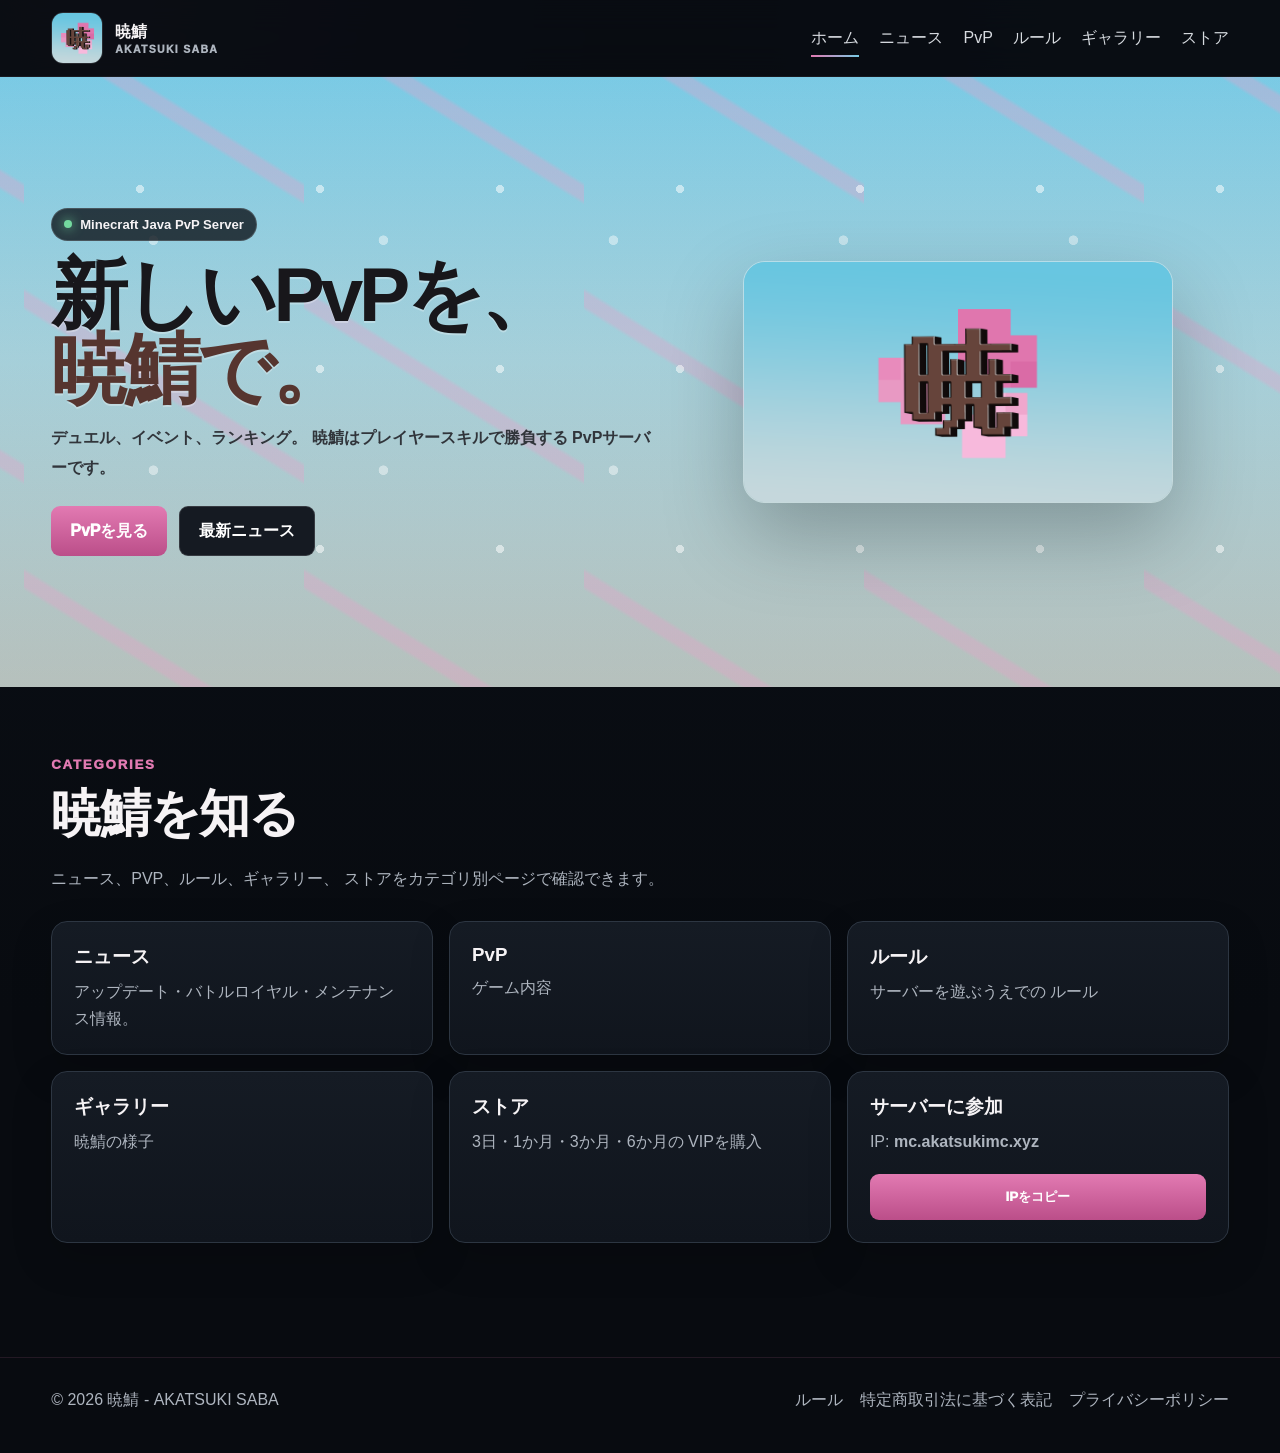
==== commit 9968879c: "Update index.html" ====
--- a/index.html
+++ b/index.html
@@ -1 +1,350 @@
-<!doctype html><html lang="ja"><head><meta charset="UTF-8"><meta name="viewport" content="width=device-width,initial-scale=1"><meta name="theme-color" content="#090d14"><title>暁鯖 | 公式サイト</title><link rel="stylesheet" href="style.css"></head><body><header class="site-header"><div class="container nav"><a class="brand" href="index.html"><img src="assets/akatsuki-icon.png" alt="暁鯖"><span>暁鯖<small>AKATSUKI SABA</small></span></a><nav class="navlinks"><a class="active" href="index.html">ホーム</a><a href="news.html">ニュース</a><a href="pvp.html">PvP</a><a href="rules.html">ルール</a><a href="gallery.html">ギャラリー</a><a href="shop.html">ストア</a></nav></div></header><main><section class="hero"><div class="container hero-inner"><div class="reveal"><span class="eyebrow"><span class="dot"></span>Minecraft Java PvP Server</span><h1>新しいPvPを、<br><span>暁鯖で。</span></h1><p>デュエル、イベント、ランキング。暁鯖はプレイヤースキルで勝負するPvPサーバーです。</p><div class="actions"><a class="btn primary" href="pvp.html">PvPを見る</a><a class="btn secondary" href="news.html">最新ニュース</a></div></div><div class="logo-showcase reveal"><img src="assets/akatsuki-icon.png" alt="暁鯖ロゴ"></div></div></section><section class="section"><div class="container"><div class="section-head reveal"><small>CATEGORIES</small><h2>暁鯖を知る</h2><p>ニュース、PvP、ルール、ギャラリー、ストアをカテゴリ別ページで確認できます。</p></div><div class="grid3"><a class="card reveal" href="news.html"><h3>ニュース</h3><p>アップデート・大会・メンテナンス情報。</p></a><a class="card reveal" href="pvp.html"><h3>PvP</h3><p>ゲームモード、PvPシステム、ランキング。</p></a><a class="card reveal" href="rules.html"><h3>ルール</h3><p>サーバーを遊ぶうえでの禁止事項・規則。</p></a><a class="card reveal" href="gallery.html"><h3>ギャラリー</h3><p>実際の暁鯖スクリーンショット。</p></a><a class="card reveal" href="shop.html"><h3>ストア</h3><p>3日・1か月・3か月・6か月のVIPを購入。</p></a><div class="card reveal"><h3>サーバー接続</h3><p>IP: <strong id="serverIp">mc.akatsukimc.xyz</strong></p><br><button id="copyBtn" class="select-rank" onclick="copyIP()">IPをコピー</button></div></div></div></section></main><footer><div class="container footer"><div>© 2026 暁鯖 - AKATSUKI SABA</div><div class="footer-links"><a href="rules.html">ルール</a><a href="legal.html">特定商取引法に基づく表記</a><a href="privacy.html">プライバシーポリシー</a></div></div></footer><script src="script.js"></script></body></html>
+<!doctype html>
+<html lang="ja">
+
+<head>
+    <meta charset="UTF-8">
+    <meta name="viewport" content="width=device-width, initial-scale=1">
+    <meta name="theme-color" content="#090d14">
+
+    <title>暁鯖 | 公式サイト</title>
+
+    <link rel="stylesheet" href="/style.css">
+</head>
+
+<body>
+
+<!-- ==============================
+     ヘッダー
+============================== -->
+
+<header class="site-header">
+
+    <div class="container nav">
+
+        <!-- ロゴ・サーバー名 -->
+
+        <a class="brand" href="/">
+
+            <img
+                src="/assets/akatsuki-icon.png"
+                alt="暁鯖">
+
+            <span>
+                暁鯖
+                <small>AKATSUKI SABA</small>
+            </span>
+
+        </a>
+
+
+        <!-- ナビゲーション -->
+
+        <nav class="navlinks">
+
+            <a class="active" href="/">
+                ホーム
+            </a>
+
+            <a href="/news/">
+                ニュース
+            </a>
+
+            <a href="/pvp/">
+                PvP
+            </a>
+
+            <a href="/rules/">
+                ルール
+            </a>
+
+            <a href="/gallery/">
+                ギャラリー
+            </a>
+
+            <a href="/shop/">
+                ストア
+            </a>
+
+        </nav>
+
+    </div>
+
+</header>
+
+
+<main>
+
+    <!-- ==============================
+         メインビジュアル
+    ============================== -->
+
+    <section class="hero">
+
+        <div class="container hero-inner">
+
+
+            <!-- メインメッセージ -->
+
+            <div class="reveal">
+
+                <span class="eyebrow">
+
+                    <span class="dot"></span>
+
+                    Minecraft Java PvP Server
+
+                </span>
+
+
+                <h1>
+                    新しいPvPを、
+                    <br>
+                    <span>暁鯖で。</span>
+                </h1>
+
+
+                <p>
+                    デュエル、イベント、ランキング。
+                    暁鯖はプレイヤースキルで勝負する
+                    PvPサーバーです。
+                </p>
+
+
+                <!-- ボタン -->
+
+                <div class="actions">
+
+                    <a
+                        class="btn primary"
+                        href="/pvp/">
+                        PvPを見る
+                    </a>
+
+                    <a
+                        class="btn secondary"
+                        href="/news/">
+                        最新ニュース
+                    </a>
+
+                </div>
+
+            </div>
+
+
+            <!-- 暁鯖ロゴ -->
+
+            <div class="logo-showcase reveal">
+
+                <img
+                    src="/assets/akatsuki-icon.png"
+                    alt="暁鯖ロゴ">
+
+            </div>
+
+        </div>
+
+    </section>
+
+
+    <!-- ==============================
+         カテゴリー
+    ============================== -->
+
+    <section class="section">
+
+        <div class="container">
+
+
+            <!-- セクションタイトル -->
+
+            <div class="section-head reveal">
+
+                <small>
+                    CATEGORIES
+                </small>
+
+                <h2>
+                    暁鯖を知る
+                </h2>
+
+                <p>
+                    ニュース、PVP、ルール、ギャラリー、
+                    ストアをカテゴリ別ページで確認できます。
+                </p>
+
+            </div>
+
+
+            <!-- ==============================
+                 カテゴリー一覧
+            ============================== -->
+
+            <div class="grid3">
+
+
+                <!-- ニュース -->
+
+                <a
+                    class="card reveal"
+                    href="/news/">
+
+                    <h3>
+                        ニュース
+                    </h3>
+
+                    <p>
+                        アップデート・バトルロイヤル・メンテナンス情報。
+                    </p>
+
+                </a>
+
+
+                <!-- PvP -->
+
+                <a
+                    class="card reveal"
+                    href="/pvp/">
+
+                    <h3>
+                        PvP
+                    </h3>
+
+                    <p>
+                        ゲーム内容
+                    </p>
+
+                </a>
+
+
+                <!-- ルール -->
+
+                <a
+                    class="card reveal"
+                    href="/rules/">
+
+                    <h3>
+                        ルール
+                    </h3>
+
+                    <p>
+                        サーバーを遊ぶうえでの
+                        ルール
+                    </p>
+
+                </a>
+
+
+                <!-- ギャラリー -->
+
+                <a
+                    class="card reveal"
+                    href="/gallery/">
+
+                    <h3>
+                        ギャラリー
+                    </h3>
+
+                    <p>
+                        暁鯖の様子
+                    </p>
+
+                </a>
+
+
+                <!-- ストア -->
+
+                <a
+                    class="card reveal"
+                    href="/shop/">
+
+                    <h3>
+                        ストア
+                    </h3>
+
+                    <p>
+                        3日・1か月・3か月・6か月の
+                        VIPを購入
+                    </p>
+
+                </a>
+
+
+                <!-- ==============================
+                     サーバー接続
+                ============================== -->
+
+                <div class="card reveal">
+
+                    <h3>
+                        サーバーに参加
+                    </h3>
+
+                    <p>
+                        IP:
+                        <strong id="serverIp">
+                            mc.akatsukimc.xyz
+                        </strong>
+                    </p>
+
+                    <br>
+
+                    <button
+                        id="copyBtn"
+                        class="select-rank"
+                        onclick="copyIP()">
+                        IPをコピー
+                    </button>
+
+                </div>
+
+            </div>
+
+        </div>
+
+    </section>
+
+</main>
+
+
+<!-- ==============================
+     フッター
+============================== -->
+
+<footer>
+
+    <div class="container footer">
+
+        <div>
+            © 2026 暁鯖 - AKATSUKI SABA
+        </div>
+
+        <div class="footer-links">
+
+            <a href="/rules/">
+                ルール
+            </a>
+
+            <a href="/legal/">
+                特定商取引法に基づく表記
+            </a>
+
+            <a href="/privacy/">
+                プライバシーポリシー
+            </a>
+
+        </div>
+
+    </div>
+
+</footer>
+
+
+<!-- ==============================
+     JavaScript
+============================== -->
+
+<script src="/script.js"></script>
+
+</body>
+
+</html>
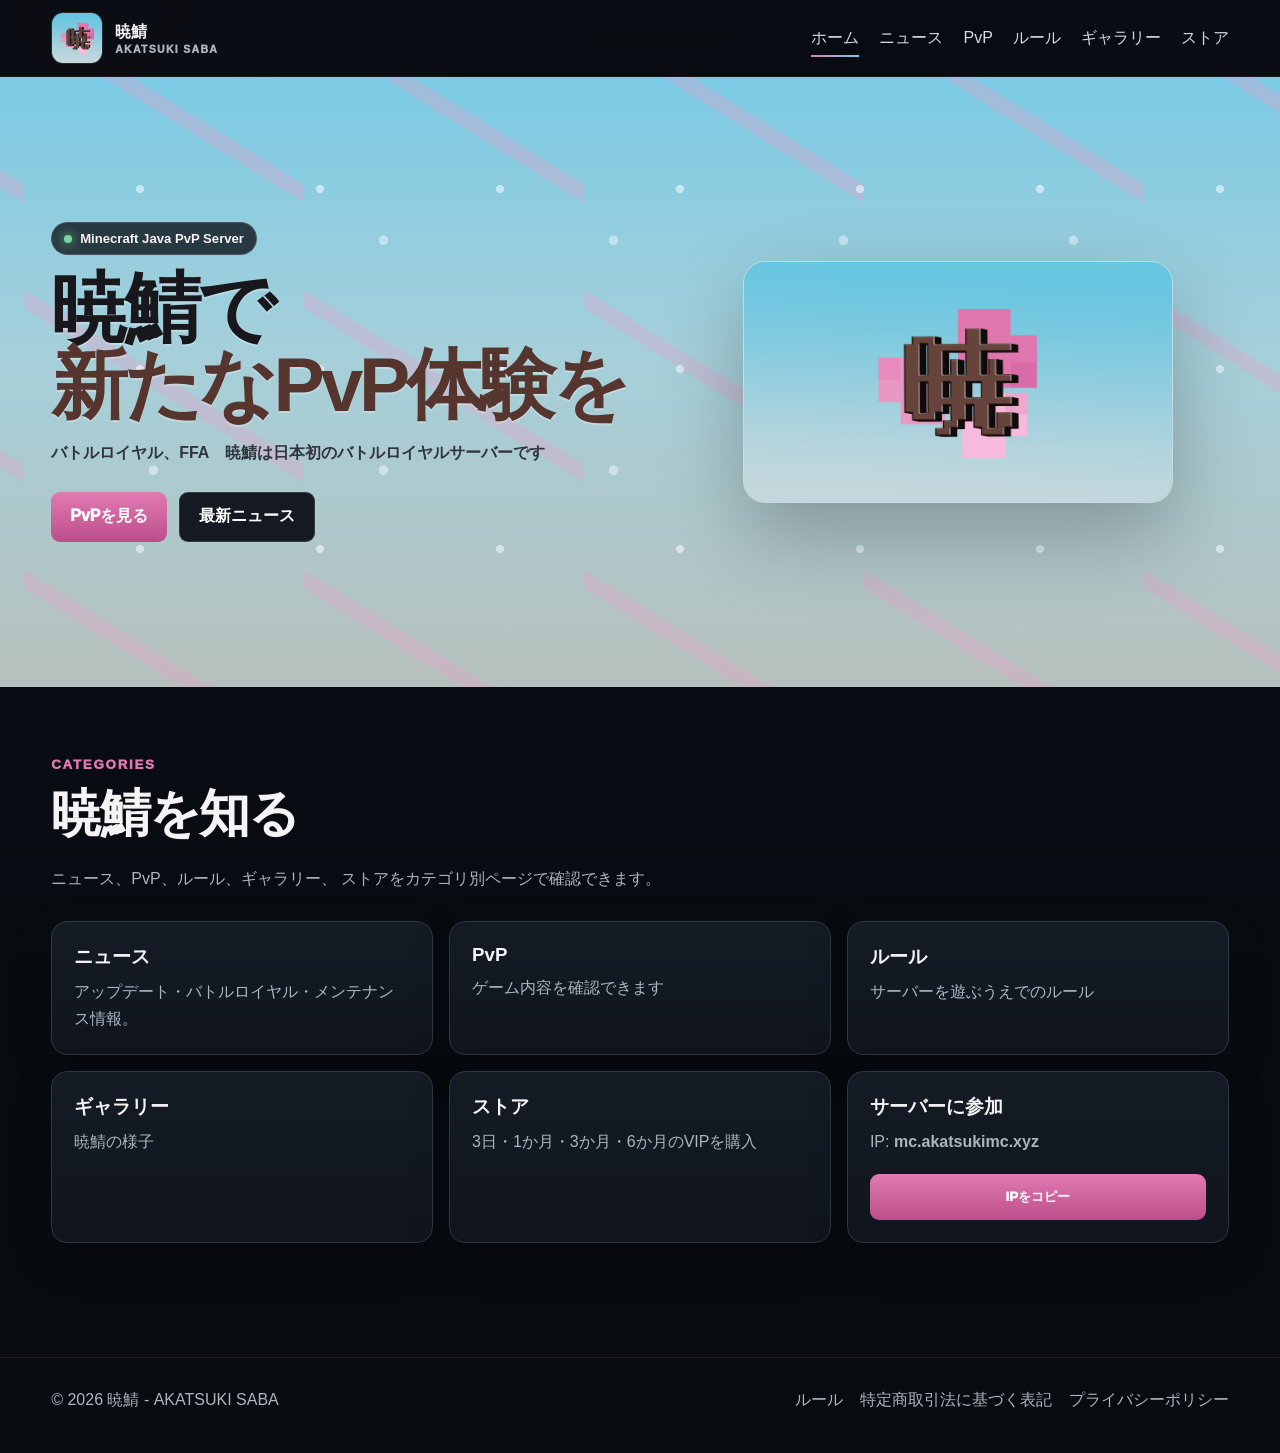
==== commit 29f65f04: "Update index.html" ====
--- a/index.html
+++ b/index.html
@@ -97,16 +97,14 @@
 
 
                 <h1>
-                    新しいPvPを、
+                    暁鯖で
                     <br>
-                    <span>暁鯖で。</span>
+                    <span>新たなPvP体験を</span>
                 </h1>
 
 
                 <p>
-                    デュエル、イベント、ランキング。
-                    暁鯖はプレイヤースキルで勝負する
-                    PvPサーバーです。
+                    バトルロイヤル、FFA　暁鯖は日本初のバトルロイヤルサーバーです
                 </p>
 
 
@@ -168,7 +166,7 @@
                 </h2>
 
                 <p>
-                    ニュース、PVP、ルール、ギャラリー、
+                    ニュース、PvP、ルール、ギャラリー、
                     ストアをカテゴリ別ページで確認できます。
                 </p>
 
@@ -210,7 +208,7 @@
                     </h3>
 
                     <p>
-                        ゲーム内容
+                        ゲーム内容を確認できます
                     </p>
 
                 </a>
@@ -227,8 +225,7 @@
                     </h3>
 
                     <p>
-                        サーバーを遊ぶうえでの
-                        ルール
+                        サーバーを遊ぶうえでのルール
                     </p>
 
                 </a>
@@ -262,8 +259,7 @@
                     </h3>
 
                     <p>
-                        3日・1か月・3か月・6か月の
-                        VIPを購入
+                        3日・1か月・3か月・6か月のVIPを購入                        
                     </p>
 
                 </a>
--- a/style.css
+++ b/style.css
@@ -1,3 +1,103 @@
 :root{--bg:#090d14;--panel:#111720;--panel2:#171e28;--text:#f6f3f5;--muted:#aeb5bf;--pink:#e27ab2;--pink2:#bb4e89;--sky:#78cbe5;--gold:#efc86d;--green:#74d99f;--line:#2d3642;--shadow:0 22px 60px rgba(0,0,0,.34)}
 *{box-sizing:border-box}html{scroll-behavior:smooth}body{margin:0;background:radial-gradient(circle at 8% 0%,rgba(226,122,178,.12),transparent 24%),radial-gradient(circle at 92% 5%,rgba(120,203,229,.08),transparent 23%),linear-gradient(180deg,#0b1018,#080b10 70%);color:var(--text);font-family:"Yu Gothic UI","Noto Sans JP","Segoe UI",sans-serif;min-height:100vh;overflow-x:hidden}a{text-decoration:none;color:inherit}.container{width:min(1180px,92%);margin:auto}.site-header{position:sticky;top:0;z-index:100;background:rgba(8,12,18,.88);backdrop-filter:blur(16px);border-bottom:1px solid rgba(255,255,255,.06)}.nav{min-height:76px;display:flex;align-items:center;justify-content:space-between;gap:24px}.brand{display:flex;align-items:center;gap:12px;font-weight:1000}.brand img{width:52px;height:52px;border-radius:12px;object-fit:cover;border:1px solid rgba(255,255,255,.12)}.brand small{display:block;font-size:.66rem;color:var(--muted);letter-spacing:.12em}.navlinks{display:flex;align-items:center;gap:20px;color:#d7dbe0}.navlinks a{padding:26px 0;position:relative}.navlinks a:after{content:"";position:absolute;left:0;right:100%;bottom:18px;height:2px;background:linear-gradient(90deg,var(--pink),var(--sky));transition:.2s}.navlinks a:hover:after,.navlinks a.active:after{right:0}.hero{min-height:610px;background:linear-gradient(180deg,rgba(255,255,255,.02),rgba(5,8,13,.18)),linear-gradient(180deg,#78c9e4 0%,#b3e1ec 46%,#dde9e3 100%);position:relative;overflow:hidden}.hero:before{content:"";position:absolute;inset:-20%;background:radial-gradient(circle at 20% 30%,rgba(255,255,255,.52) 0 2%,transparent 2.1%),radial-gradient(circle at 78% 24%,rgba(255,255,255,.44) 0 1.8%,transparent 2%),linear-gradient(32deg,transparent 0 45%,rgba(237,157,201,.32) 46% 49%,transparent 50%);background-size:180px 180px,230px 230px,280px 280px;animation:drift 24s linear infinite}@keyframes drift{to{transform:translate3d(90px,45px,0)}}.hero-inner{min-height:610px;display:grid;grid-template-columns:1.05fr .95fr;gap:36px;align-items:center;position:relative;z-index:2}.eyebrow{display:inline-flex;align-items:center;gap:8px;padding:8px 12px;border-radius:999px;background:rgba(12,17,24,.79);border:1px solid rgba(255,255,255,.15);font-size:.82rem;font-weight:900}.dot{width:8px;height:8px;border-radius:50%;background:var(--green);box-shadow:0 0 12px var(--green)}.hero h1,.page-hero h1{font-size:clamp(3rem,6vw,6rem);line-height:.98;letter-spacing:-.055em;margin:16px 0 12px}.hero h1{color:#18171b;text-shadow:0 2px rgba(255,255,255,.28)}.hero h1 span{color:#56352f}.hero p{color:#31353b;font-weight:750;line-height:1.85;max-width:720px}.actions{display:flex;gap:12px;flex-wrap:wrap;margin-top:24px}.btn{display:inline-flex;align-items:center;justify-content:center;min-height:50px;padding:0 19px;border-radius:9px;font-weight:1000;transition:.18s transform}.btn:hover{transform:translateY(-3px)}.primary{background:linear-gradient(180deg,var(--pink),var(--pink2));color:white}.secondary{background:#151a22;color:white;border:1px solid rgba(255,255,255,.14)}.logo-showcase{display:flex;justify-content:center}.logo-showcase img{width:min(430px,84%);aspect-ratio:16/9;object-fit:cover;border-radius:22px;border:1px solid rgba(255,255,255,.3);box-shadow:0 32px 80px rgba(0,0,0,.25);animation:float 4.5s ease-in-out infinite}@keyframes float{50%{transform:translateY(-12px) rotate(1deg)}}.page-hero{padding:88px 0 68px;background:linear-gradient(135deg,rgba(226,122,178,.08),rgba(120,203,229,.04));border-bottom:1px solid rgba(255,255,255,.05)}.page-hero small,.section-head small{color:var(--pink);font-weight:950;letter-spacing:.13em}.page-hero p,.section-head p{color:var(--muted);line-height:1.75;max-width:760px}.section{padding:68px 0}.section-head{margin-bottom:28px}.section-head h2{font-size:clamp(2rem,4vw,3.4rem);margin:7px 0 8px;letter-spacing:-.04em}.grid3{display:grid;grid-template-columns:repeat(3,1fr);gap:16px}.card,.rank-card,.news-item,.rule{background:linear-gradient(180deg,#151b24,#10151d);border:1px solid var(--line);border-radius:16px;box-shadow:0 16px 40px rgba(0,0,0,.17)}.card{padding:22px;transition:.2s transform,.2s border-color}.card:hover{transform:translateY(-5px);border-color:#744760}.card h3,.rule h3,.news-item h3{margin:0 0 8px}.card p,.rule p,.news-item p{margin:0;color:var(--muted);line-height:1.7}.news-list,.rules{display:grid;gap:14px}.news-item{display:grid;grid-template-columns:120px 1fr;gap:18px;padding:20px}.news-item time{color:var(--gold);font-weight:950}.rule{display:flex;gap:16px;padding:20px}.rule-no{min-width:40px;height:40px;display:grid;place-items:center;border-radius:10px;background:linear-gradient(145deg,var(--pink),var(--pink2));font-weight:1000}.gallery-grid{display:grid;grid-template-columns:2fr 1fr 1fr;grid-template-rows:240px 240px;gap:12px}.photo-slot{position:relative;overflow:hidden;border-radius:16px;border:1px solid var(--line);background:#10151b}.photo-slot.large{grid-row:1/3}.photo-slot img{width:100%;height:100%;object-fit:cover;display:block;transition:.4s transform}.photo-slot:hover img{transform:scale(1.04)}.photo-fallback{position:absolute;inset:0;display:flex;align-items:center;justify-content:center;flex-direction:column;gap:6px;color:#8e969f;background:linear-gradient(135deg,rgba(226,122,178,.06),transparent),#10151b}.photo-fallback b{color:#d9dde2}.rank-grid{display:grid;grid-template-columns:repeat(4,1fr);gap:16px}.rank-card{padding:22px;transition:.2s transform,.2s border-color}.rank-card:hover{transform:translateY(-5px);border-color:#744760}.rank-card.recommended{border-color:#a95782}.tag{display:inline-block;padding:6px 10px;border-radius:999px;font-size:.73rem;font-weight:950;color:#efbfd8;border:1px solid rgba(226,122,178,.28);background:rgba(226,122,178,.07)}.tag.best{background:#f0afd2;color:#25141e;border-color:#f0afd2}.rank-card h3{font-size:1.75rem;margin:12px 0 4px;color:var(--pink)}.rank-price{font-size:1.85rem;font-weight:1000;margin:12px 0}.rank-price small{display:block;font-size:.8rem;color:var(--muted);margin-top:4px}.rank-card ul{padding-left:18px;color:var(--muted);line-height:1.8}.saving{display:inline-block;margin:-3px 0 10px;padding:6px 10px;border-radius:999px;background:rgba(116,217,159,.1);border:1px solid rgba(116,217,159,.32);color:#8cebb2;font-size:.82rem;font-weight:950}.select-rank,.buy{width:100%;padding:14px;border:0;border-radius:9px;background:linear-gradient(180deg,var(--pink),var(--pink2));color:white;font-weight:1000;cursor:pointer}.purchase{display:none;grid-template-columns:1fr .9fr;gap:20px;margin-top:24px}.purchase.active{display:grid}.selected{font-size:2rem;font-weight:1000;color:var(--pink)}.price-big{font-size:2.4rem;font-weight:1000;margin:9px 0 18px}label{display:block;font-weight:900;margin-bottom:8px}input{width:100%;padding:15px 14px;border-radius:9px;border:1px solid #3a4450;background:#090d12;color:white;outline:none}input:focus{border-color:var(--pink)}.hint{color:var(--muted);font-size:.84rem;line-height:1.55}.error{display:none;margin-top:10px;padding:10px 12px;border-radius:9px;color:#ffd8df;background:rgba(255,110,130,.08);border:1px solid rgba(255,110,130,.3)}.reveal{opacity:0;transform:translateY(24px);transition:.65s opacity,.65s transform}.reveal.visible{opacity:1;transform:none}footer{border-top:1px solid rgba(226,122,178,.12);padding:32px 0 42px;color:var(--muted);margin-top:46px}.footer{display:flex;justify-content:space-between;gap:20px;flex-wrap:wrap}.footer-links{display:flex;gap:17px;flex-wrap:wrap}.legal-card h3{margin-top:24px}.legal-card h3:first-child{margin-top:0}
 @media(max-width:1050px){.rank-grid{grid-template-columns:repeat(2,1fr)}}@media(max-width:900px){.hero-inner,.purchase{grid-template-columns:1fr}.grid3{grid-template-columns:1fr}.gallery-grid{grid-template-columns:1fr;grid-template-rows:auto}.photo-slot,.photo-slot.large{grid-row:auto;min-height:250px}.navlinks{display:none}.hero,.hero-inner{min-height:auto}.hero-inner{padding:54px 0}.news-item{grid-template-columns:1fr}}@media(max-width:650px){.rank-grid{grid-template-columns:1fr}.hero h1,.page-hero h1{font-size:clamp(2.7rem,14vw,4.2rem)}}
+
+/* ========================================
+   Rule content
+======================================== */
+
+.rule-content {
+    min-width: 0;
+}
+
+.rule-intro {
+    margin: 0 0 22px;
+    line-height: 1.9;
+    opacity: 0.9;
+}
+
+
+/* 共通ボックス */
+
+.rule-box {
+    margin: 18px 0;
+    padding: 20px 22px;
+
+    border: 1px solid rgba(255,255,255,0.08);
+    border-radius: 14px;
+
+    background: rgba(255,255,255,0.025);
+}
+
+.rule-box h4 {
+    margin: 0 0 14px;
+    font-size: 16px;
+}
+
+.rule-box ul {
+    margin: 0;
+    padding-left: 22px;
+}
+
+.rule-box li {
+    margin: 9px 0;
+    line-height: 1.8;
+}
+
+
+/* 許可 */
+
+.rule-box.allowed {
+    border-color: rgba(80, 220, 140, 0.18);
+    background: rgba(80, 220, 140, 0.045);
+}
+
+.rule-box.allowed h4 {
+    color: #8ee6ad;
+}
+
+
+/* 禁止 */
+
+.rule-box.prohibited {
+    border-color: rgba(255, 90, 90, 0.18);
+    background: rgba(255, 90, 90, 0.045);
+}
+
+.rule-box.prohibited h4 {
+    color: #ff9b9b;
+}
+
+
+/* 注意書き */
+
+.rule-note {
+    margin-top: 20px;
+    padding: 16px 18px;
+
+    border-left: 3px solid rgba(255,255,255,0.18);
+
+    background: rgba(255,255,255,0.02);
+    border-radius: 0 10px 10px 0;
+}
+
+.rule-note p {
+    margin: 8px 0;
+    line-height: 1.85;
+    opacity: 0.82;
+}
+
+
+/* スマホ */
+
+@media (max-width: 700px) {
+
+    .rule-box {
+        padding: 17px 16px;
+    }
+
+    .rule-note {
+        padding: 14px 15px;
+    }
+
+}
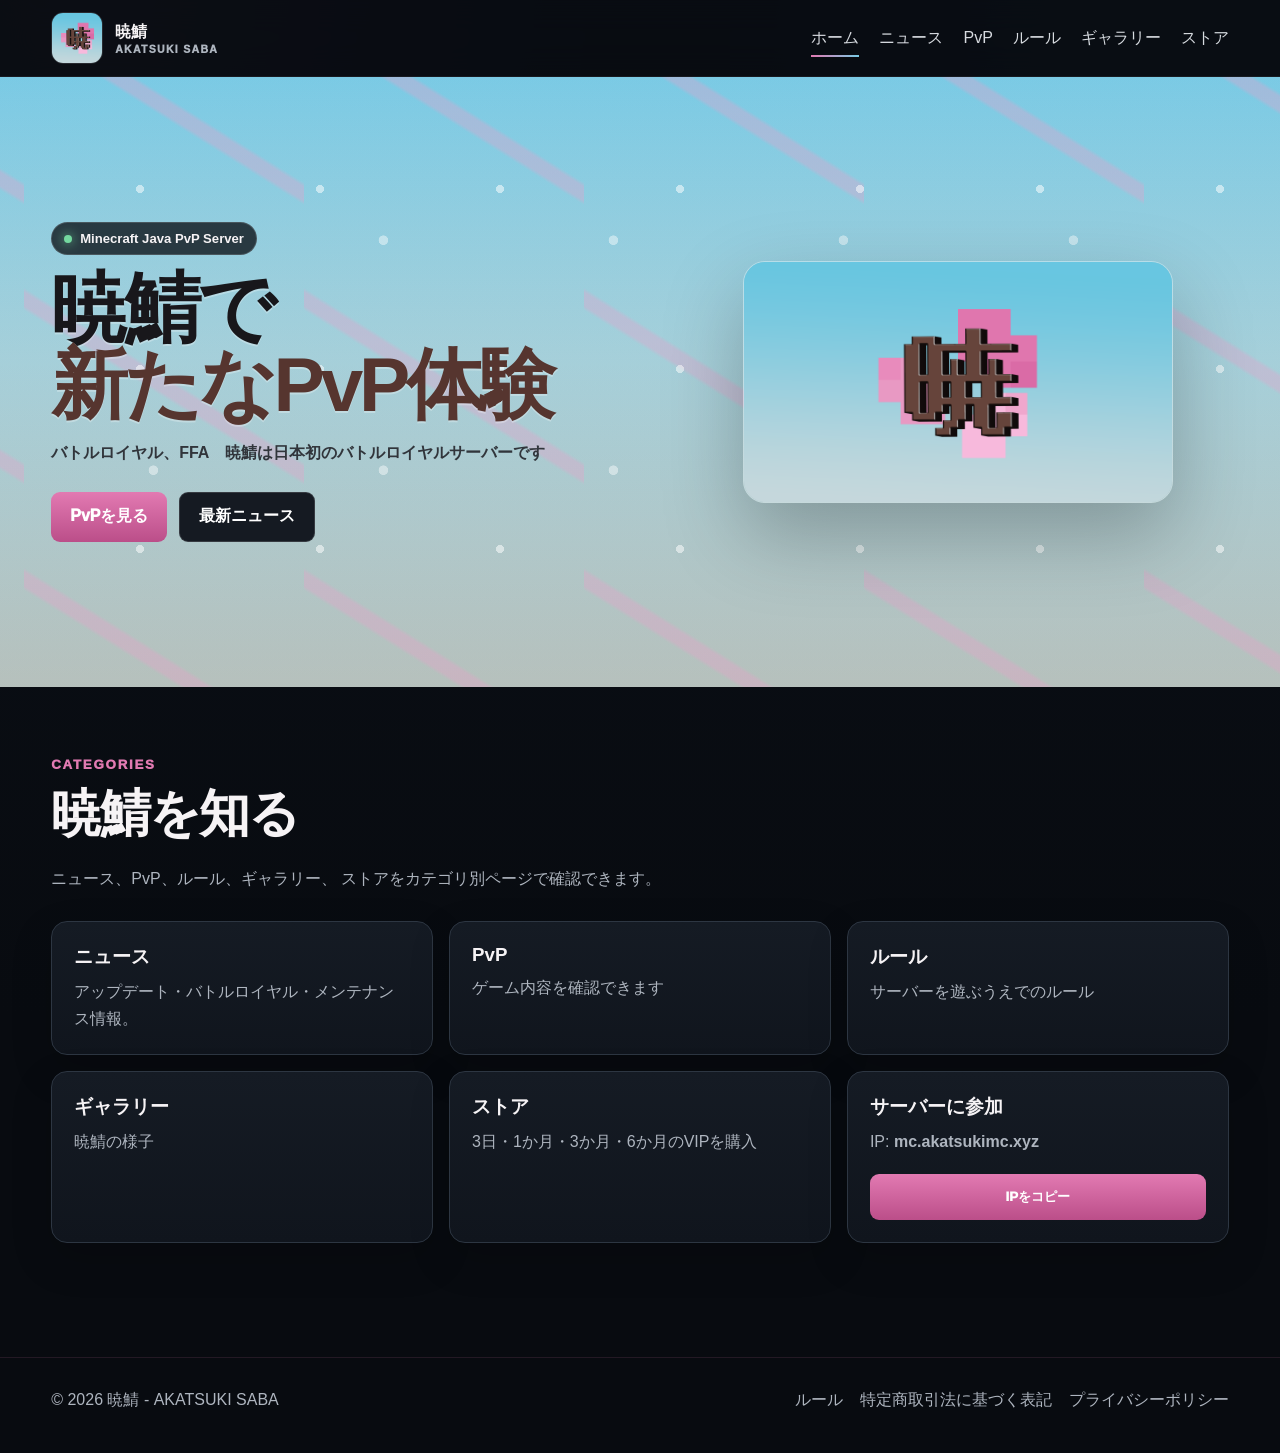
==== commit 0dc094e0: "Update index.html" ====
--- a/index.html
+++ b/index.html
@@ -99,7 +99,7 @@
                 <h1>
                     暁鯖で
                     <br>
-                    <span>新たなPvP体験を</span>
+                    <span>新たなPvP体験</span>
                 </h1>
 
 
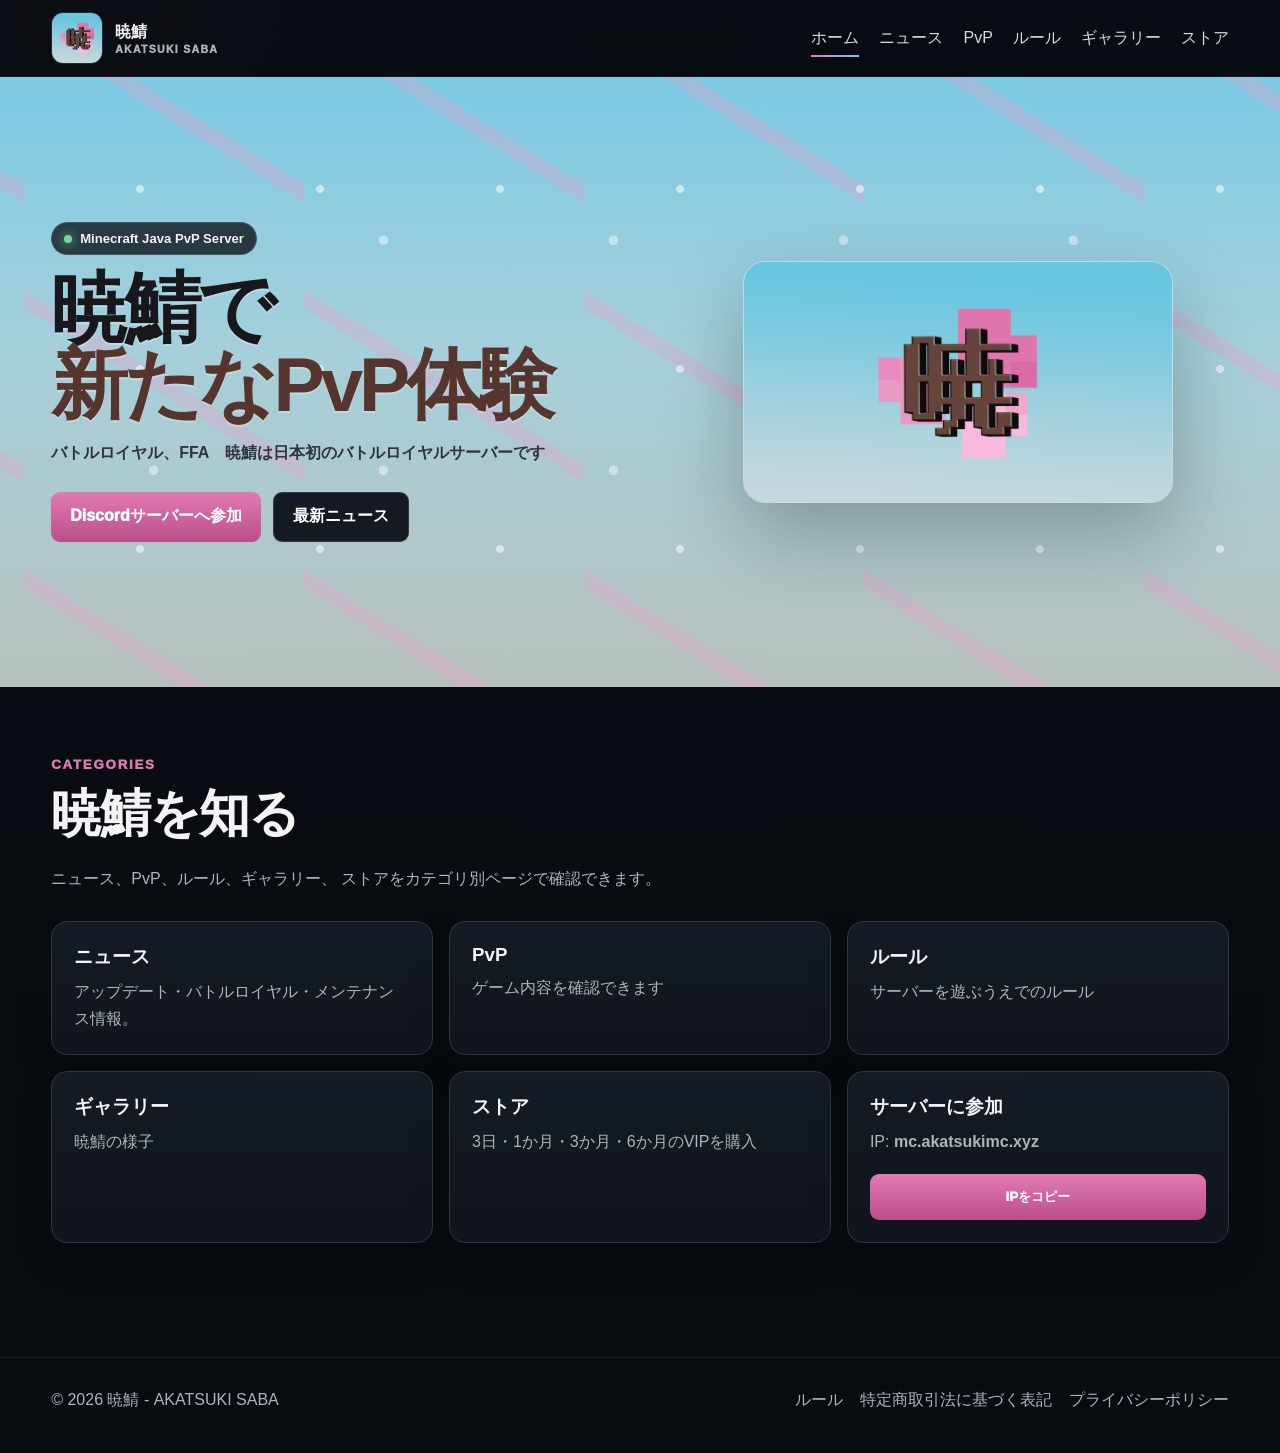
==== commit 90be1a53: "Update index.html" ====
--- a/index.html
+++ b/index.html
@@ -114,16 +114,16 @@
 
                     <a
                         class="btn primary"
-                        href="/pvp/">
-                        PvPを見る
+                        href="https://discord.gg/2FAgApKDjk"
+                        target="_blank"
+                        rel="noopener noreferrer">
+                        Discordサーバーへ参加
                     </a>
-
-                    <a
-                        class="btn secondary"
-                        href="/news/">
+                
+                    <a class="btn secondary" href="/news/">
                         最新ニュース
                     </a>
-
+                
                 </div>
 
             </div>
